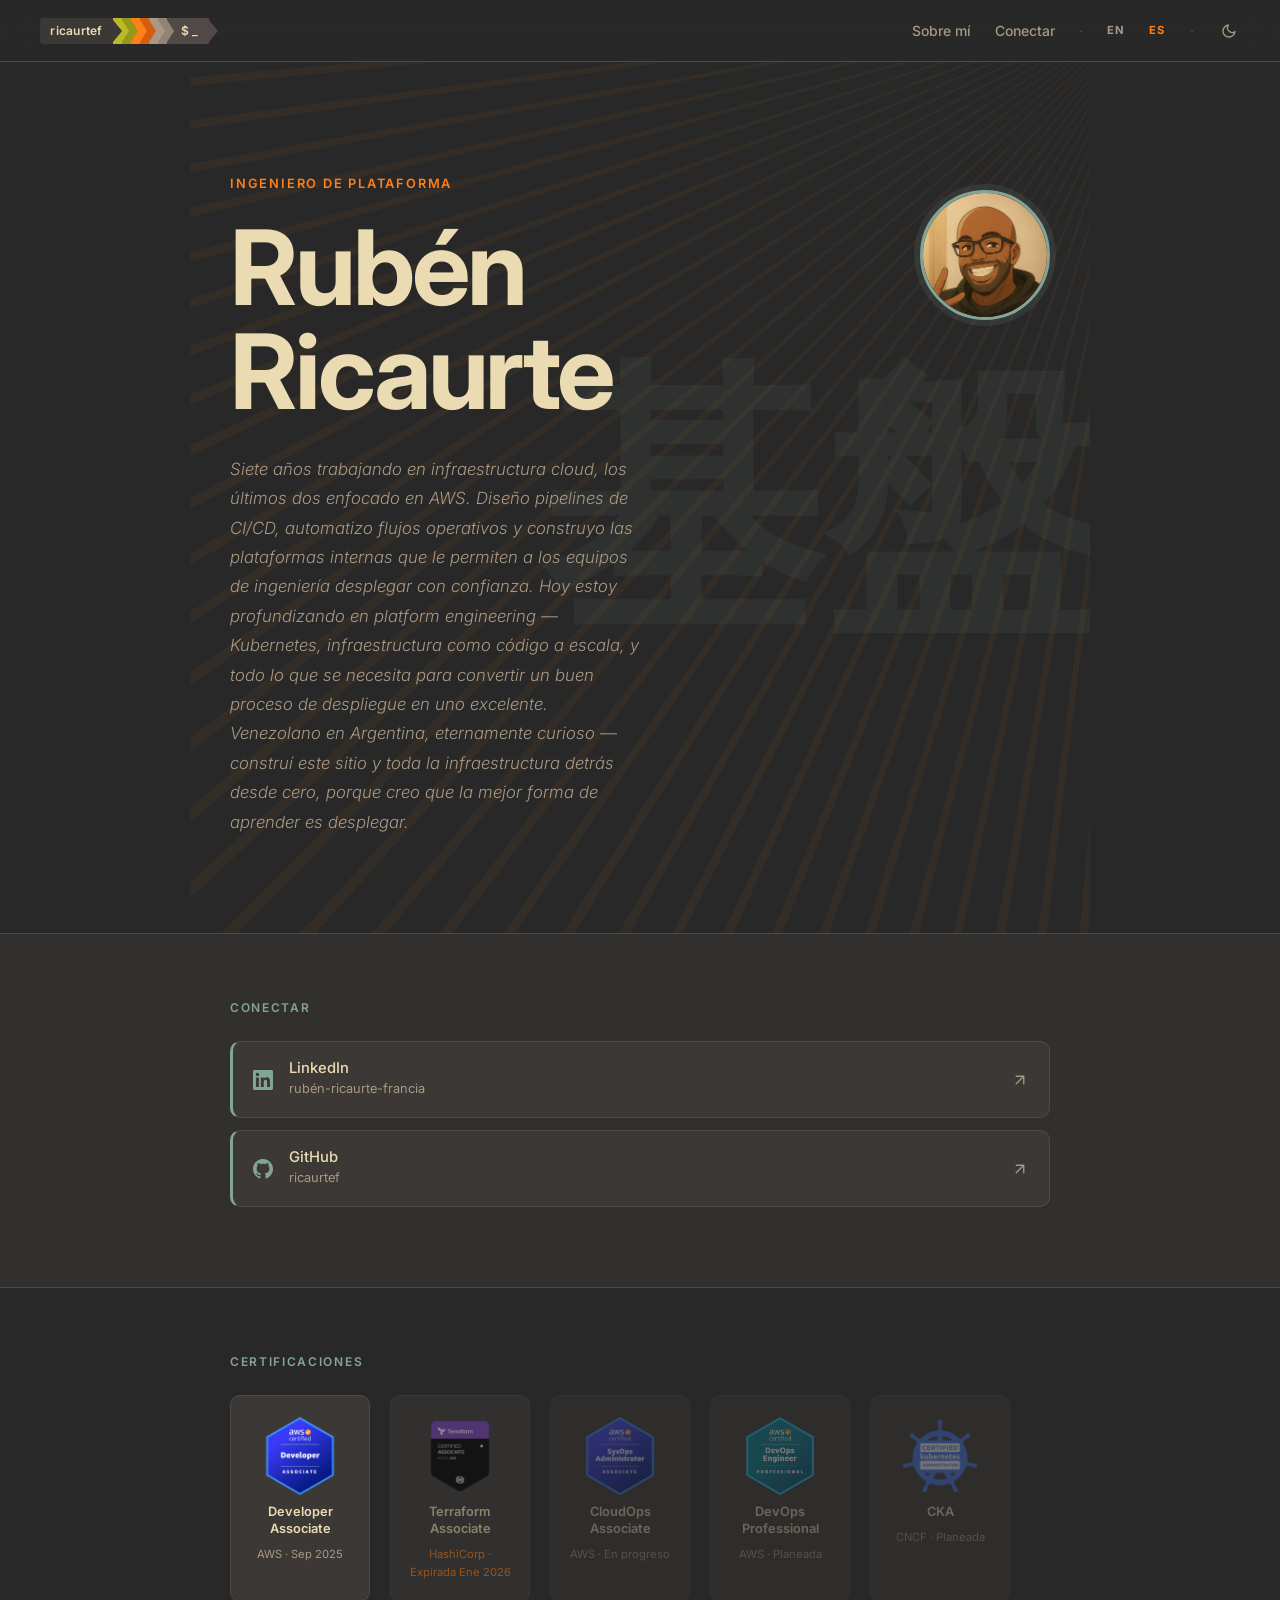
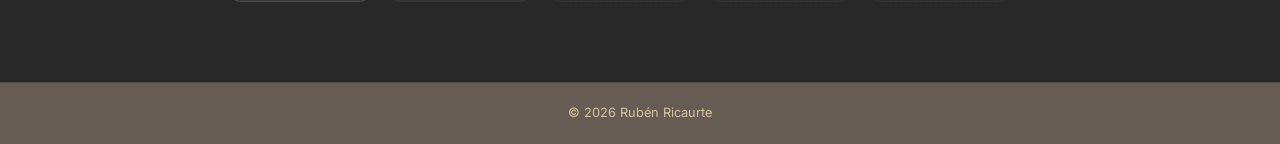
==== es/index.html @ ae4b7424 "feat: add Open Graph and Twitter Card meta tags Add social share preview meta tags to EN and ES page" ====
<!DOCTYPE html>
<html lang="es">
<head>
  <meta charset="UTF-8" />
  <meta name="viewport" content="width=device-width, initial-scale=1.0" />
  <title>Rubén Ricaurte — Ingeniero de Plataforma</title>
  <meta name="description" content="Siete años trabajando en infraestructura cloud, los últimos dos enfocado en AWS. Diseño pipelines de CI/CD, automatizo flujos operativos y construyo plataformas internas." />

  <!-- Open Graph -->
  <meta property="og:type" content="website" />
  <meta property="og:url" content="https://ricaurtef.com/es/" />
  <meta property="og:title" content="Rubén Ricaurte — Ingeniero de Plataforma" />
  <meta property="og:description" content="Siete años trabajando en infraestructura cloud, los últimos dos enfocado en AWS. Diseño pipelines de CI/CD, automatizo flujos operativos y construyo plataformas internas." />
  <meta property="og:image" content="https://ricaurtef.com/img/og.png" />

  <!-- Twitter Card -->
  <meta name="twitter:card" content="summary_large_image" />
  <meta name="twitter:title" content="Rubén Ricaurte — Ingeniero de Plataforma" />
  <meta name="twitter:description" content="Siete años trabajando en infraestructura cloud, los últimos dos enfocado en AWS. Diseño pipelines de CI/CD, automatizo flujos operativos y construyo plataformas internas." />
  <meta name="twitter:image" content="https://ricaurtef.com/img/og.png" />

  <link rel="icon" type="image/svg+xml" href="/img/favicon.svg" />
  <link rel="preconnect" href="https://fonts.googleapis.com" />
  <link rel="preconnect" href="https://fonts.gstatic.com" crossorigin />
  <link href="https://fonts.googleapis.com/css2?family=Inter:ital,wght@0,300;0,400;0,500;0,600;0,700;1,300&display=swap" rel="stylesheet" />
  <link rel="stylesheet" href="/style.css" />
  <script src="/theme.js"></script>
</head>
<body>

  <header class="site-header">
    <a href="#" class="logo" aria-label="ricaurtef.com — inicio">
      <span class="logo-seg-1">ricaurtef</span>
      <span class="logo-pip pip-1"></span>
      <span class="logo-pip pip-2"></span>
      <span class="logo-pip pip-3"></span>
      <span class="logo-pip pip-4"></span>
      <span class="logo-pip pip-5"></span>
      <span class="logo-pip pip-6"></span>
      <span class="logo-seg-2">$&nbsp;<span class="logo-cursor">_</span></span>
    </a>
    <nav class="nav">
      <a class="nav-link" href="#about">Sobre mí</a>
      <a class="nav-link" href="#connect">Conectar</a>
      <span class="lang-sep" aria-hidden="true">·</span>
      <a class="lang-switch" href="/">EN</a>
      <span class="lang-switch lang-active">ES</span>
      <span class="lang-sep" aria-hidden="true">·</span>
      <button class="theme-toggle" onclick="toggleTheme()" aria-label="Cambiar tema">
        <svg class="icon-sun" viewBox="0 0 24 24" fill="none" stroke="currentColor" stroke-width="2" stroke-linecap="round" stroke-linejoin="round">
          <circle cx="12" cy="12" r="5"/><line x1="12" y1="1" x2="12" y2="3"/><line x1="12" y1="21" x2="12" y2="23"/><line x1="4.22" y1="4.22" x2="5.64" y2="5.64"/><line x1="18.36" y1="18.36" x2="19.78" y2="19.78"/><line x1="1" y1="12" x2="3" y2="12"/><line x1="21" y1="12" x2="23" y2="12"/><line x1="4.22" y1="19.78" x2="5.64" y2="18.36"/><line x1="18.36" y1="5.64" x2="19.78" y2="4.22"/>
        </svg>
        <svg class="icon-moon" viewBox="0 0 24 24" fill="none" stroke="currentColor" stroke-width="2" stroke-linecap="round" stroke-linejoin="round">
          <path d="M21 12.79A9 9 0 1 1 11.21 3 7 7 0 0 0 21 12.79z"/>
        </svg>
      </button>
    </nav>
  </header>

  <main>

    <!-- Hero -->
    <section class="hero" id="about">
      <p class="watermark" aria-hidden="true">基盤</p>
      <div class="hero-inner">
        <p class="eyebrow">Ingeniero de Plataforma</p>
        <h1 class="hero-name">Rubén<br>Ricaurte</h1>
        <p class="hero-bio">
          Siete años trabajando en infraestructura cloud, los últimos dos
          enfocado en AWS. Diseño pipelines de CI/CD, automatizo flujos
          operativos y construyo las plataformas internas que le permiten
          a los equipos de ingeniería desplegar con confianza. Hoy estoy
          profundizando en platform engineering — Kubernetes, infraestructura
          como código a escala, y todo lo que se necesita para convertir un
          buen proceso de despliegue en uno excelente.
        </p>
        <p class="hero-bio">
          Venezolano en Argentina, eternamente curioso — construí este sitio
          y toda la infraestructura detrás desde cero, porque creo que la
          mejor forma de aprender es desplegar.
        </p>
      </div>
      <img class="hero-avatar" src="/img/avatar.webp" alt="Rubén Ricaurte" />
    </section>

    <!-- Conectar -->
    <section class="connect" id="connect">
      <div class="connect-inner">
        <h2 class="section-label">Conectar</h2>
        <div class="link-row">

          <a
            class="link-card"
            href="https://linkedin.com/in/rubén-ricaurte-francia-0583b5127"
            target="_blank"
            rel="noopener noreferrer"
          >
            <svg class="link-icon" viewBox="0 0 24 24" aria-hidden="true">
              <path d="M20.447 20.452h-3.554v-5.569c0-1.328-.027-3.037-1.852-3.037-1.853 0-2.136 1.445-2.136 2.939v5.667H9.351V9h3.414v1.561h.046c.477-.9 1.637-1.85 3.37-1.85 3.601 0 4.267 2.37 4.267 5.455v6.286zM5.337 7.433a2.062 2.062 0 0 1-2.063-2.065 2.064 2.064 0 1 1 2.063 2.065zm1.782 13.019H3.555V9h3.564v11.452zM22.225 0H1.771C.792 0 0 .774 0 1.729v20.542C0 23.227.792 24 1.771 24h20.451C23.2 24 24 23.227 24 22.271V1.729C24 .774 23.2 0 22.222 0h.003z"/>
            </svg>
            <div>
              <p class="link-title">LinkedIn</p>
              <p class="link-sub">rubén-ricaurte-francia</p>
            </div>
            <svg class="arrow" viewBox="0 0 24 24" aria-hidden="true">
              <path d="M7 17L17 7M17 7H7M17 7v10" stroke="currentColor" stroke-width="1.75" stroke-linecap="round" stroke-linejoin="round" fill="none"/>
            </svg>
          </a>

          <a
            class="link-card"
            href="https://github.com/ricaurtef"
            target="_blank"
            rel="noopener noreferrer"
          >
            <svg class="link-icon" viewBox="0 0 24 24" aria-hidden="true">
              <path d="M12 0C5.374 0 0 5.373 0 12c0 5.302 3.438 9.8 8.207 11.387.599.111.793-.261.793-.577v-2.234c-3.338.726-4.033-1.416-4.033-1.416-.546-1.387-1.333-1.756-1.333-1.756-1.089-.745.083-.729.083-.729 1.205.084 1.839 1.237 1.839 1.237 1.07 1.834 2.807 1.304 3.492.997.107-.775.418-1.305.762-1.604-2.665-.305-5.467-1.334-5.467-5.931 0-1.311.469-2.381 1.236-3.221-.124-.303-.535-1.524.117-3.176 0 0 1.008-.322 3.301 1.23A11.509 11.509 0 0 1 12 5.803c1.02.005 2.047.138 3.006.404 2.291-1.552 3.297-1.23 3.297-1.23.653 1.653.242 2.874.118 3.176.77.84 1.235 1.911 1.235 3.221 0 4.609-2.807 5.624-5.479 5.921.43.372.823 1.102.823 2.222v3.293c0 .319.192.694.801.576C20.566 21.797 24 17.3 24 12c0-6.627-5.373-12-12-12z"/>
            </svg>
            <div>
              <p class="link-title">GitHub</p>
              <p class="link-sub">ricaurtef</p>
            </div>
            <svg class="arrow" viewBox="0 0 24 24" aria-hidden="true">
              <path d="M7 17L17 7M17 7H7M17 7v10" stroke="currentColor" stroke-width="1.75" stroke-linecap="round" stroke-linejoin="round" fill="none"/>
            </svg>
          </a>

        </div>
      </div>
    </section>

    <!-- Certificaciones -->
    <section class="certs">
      <div class="certs-inner">
        <h2 class="section-label">Certificaciones</h2>
        <div class="cert-grid">

          <a class="cert-card" href="https://www.credly.com/badges/abbc6a1b-775e-4097-94bd-52cd3ce60ea1/public_url" target="_blank" rel="noopener noreferrer">
            <img class="cert-badge" src="/img/certs/aws-developer-associate.png" alt="AWS Certified Developer - Associate" />
            <p class="cert-name">Developer Associate</p>
            <p class="cert-meta">AWS · Sep 2025</p>
          </a>

          <a class="cert-card cert-expired" href="https://www.credly.com/badges/f9fcb62a-25ec-466d-aac7-0596a54402bb/public_url" target="_blank" rel="noopener noreferrer">
            <img class="cert-badge" src="/img/certs/terraform-associate.png" alt="HashiCorp Certified: Terraform Associate (003)" />
            <p class="cert-name">Terraform Associate</p>
            <p class="cert-meta">HashiCorp · Expirada Ene 2026</p>
          </a>

          <div class="cert-card cert-soon">
            <img class="cert-badge" src="/img/certs/aws-cloudops-associate.png" alt="AWS Certified Cloud Operations Engineer - Associate" />
            <p class="cert-name">CloudOps Associate</p>
            <p class="cert-meta">AWS · En progreso</p>
          </div>

          <div class="cert-card cert-soon">
            <img class="cert-badge" src="/img/certs/aws-devops-professional.png" alt="AWS Certified DevOps Engineer - Professional" />
            <p class="cert-name">DevOps Professional</p>
            <p class="cert-meta">AWS · Planeada</p>
          </div>

          <div class="cert-card cert-soon">
            <img class="cert-badge" src="/img/certs/cka.png" alt="CKA: Certified Kubernetes Administrator" />
            <p class="cert-name">CKA</p>
            <p class="cert-meta">CNCF · Planeada</p>
          </div>

        </div>
      </div>
    </section>

  </main>

  <footer class="site-footer">
    <span>&copy; 2026 Rubén Ricaurte</span>
  </footer>

</body>
</html>
---- style.css ----
*, *::before, *::after {
  box-sizing: border-box;
  margin: 0;
  padding: 0;
}

/* ── Theme Variables ────────────────────────── */

:root {
  /* Default: Gruvbox Dark */
  --bg:           #282828;
  --surface:      #3c3836;
  --border:       #504945;
  --text:         #ebdbb2;
  --muted:        #a89984;
  --teal:         #83a598;
  --orange:       #fe8019;
  --connect-bg:   #32302f;
  --connect-bdr:  #504945;
  --header-bg:    rgba(40, 40, 40, 0.9);
  --speed-line:   rgba(254, 128, 25, 0.05);
  --watermark:    rgba(131, 165, 152, 0.07);
  --avatar-shadow: rgba(131, 165, 152, 0.12);
  --card-glow-1:  rgba(254, 128, 25, 0.22);
  --card-glow-2:  rgba(254, 128, 25, 0.14);
  --footer-bg:    #665c54;
  --footer-text:  #d5c4a1;
}

[data-theme="light"] {
  --bg:           #fbf1c7;
  --surface:      #f9f5d7;
  --border:       #d5c4a1;
  --text:         #3c3836;
  --muted:        #7c6f64;
  --teal:         #458588;
  --orange:       #d65d0e;
  --connect-bg:   #ebdbb2;
  --connect-bdr:  #d5c4a1;
  --header-bg:    rgba(251, 241, 199, 0.88);
  --speed-line:   rgba(69, 133, 136, 0.055);
  --watermark:    rgba(214, 93, 14, 0.07);
  --avatar-shadow: rgba(69, 133, 136, 0.12);
  --card-glow-1:  rgba(214, 93, 14, 0.2);
  --card-glow-2:  rgba(214, 93, 14, 0.12);
  --footer-bg:    #ebdbb2;
  --footer-text:  #7c6f64;
}

html { scroll-behavior: smooth; }

body {
  font-family: 'Inter', system-ui, sans-serif;
  background-color: var(--bg);
  color: var(--text);
  line-height: 1.6;
  min-height: 100vh;
  display: flex;
  flex-direction: column;
}

/* ── Animations ──────────────────────────────── */

@keyframes fade-up {
  from { opacity: 0; transform: translateY(22px); }
  to   { opacity: 1; transform: translateY(0);    }
}

.eyebrow     { animation: fade-up 0.5s  ease both; animation-delay: 0.05s; }
.hero-name   { animation: fade-up 0.55s ease both; animation-delay: 0.15s; }
.hero-bio    { animation: fade-up 0.55s ease both; animation-delay: 0.28s; }
.hero-avatar { animation: fade-up 0.55s ease both; animation-delay: 0.35s; }

/* ── Header ─────────────────────────────────── */

.site-header {
  position: sticky;
  top: 0;
  z-index: 10;
  display: flex;
  align-items: center;
  justify-content: space-between;
  padding: 1.1rem 2.5rem;
  background: var(--header-bg);
  backdrop-filter: blur(12px);
  -webkit-backdrop-filter: blur(12px);
  border-bottom: 1px solid var(--border);
}

.logo {
  display: flex;
  align-items: stretch;
  text-decoration: none;
  transition: opacity 0.15s;
  flex-shrink: 0;
}

.logo:hover { opacity: 0.8; }

/* Stacking: earlier segments sit on top so their arrows cover the next pip */
.logo > :nth-child(1) { z-index: 10; }
.logo > :nth-child(2) { z-index:  9; }
.logo > :nth-child(3) { z-index:  8; }
.logo > :nth-child(4) { z-index:  7; }
.logo > :nth-child(5) { z-index:  6; }
.logo > :nth-child(6) { z-index:  5; }
.logo > :nth-child(7) { z-index:  4; }
.logo > :nth-child(8) { z-index:  3; }

.logo-seg-1,
.logo-seg-2 {
  display: flex;
  align-items: center;
  font-size: 0.75rem;
  font-weight: 600;
  letter-spacing: 0.02em;
  white-space: nowrap;
  position: relative;
}

.logo-seg-1 {
  background: #3c3836;
  color: #ebdbb2;
  padding: 0.22rem 0.65rem;
  border-radius: 3px 0 0 3px;
}

.logo-seg-1::after {
  content: '';
  position: absolute;
  right: -9px;
  top: 50%;
  transform: translateY(-50%);
  width: 0; height: 0;
  border-top: 11px solid transparent;
  border-bottom: 11px solid transparent;
  border-left: 9px solid #3c3836;
}

/* Powerline rainbow pips */
.logo-pip {
  width: 9px;
  position: relative;
}

.logo-pip::after {
  content: '';
  position: absolute;
  right: -7px;
  top: 50%;
  transform: translateY(-50%);
  width: 0; height: 0;
  border-top: 11px solid transparent;
  border-bottom: 11px solid transparent;
  border-left-width: 7px;
  border-left-style: solid;
}

.pip-1 { background: #b8bb26; } .pip-1::after { border-left-color: #b8bb26; }
.pip-2 { background: #98971a; } .pip-2::after { border-left-color: #98971a; }
.pip-3 { background: #fe8019; } .pip-3::after { border-left-color: #fe8019; }
.pip-4 { background: #d65d0e; } .pip-4::after { border-left-color: #d65d0e; }
.pip-5 { background: #a89984; } .pip-5::after { border-left-color: #a89984; }
.pip-6 { background: #928374; } .pip-6::after { border-left-color: #928374; }

.logo-seg-2 {
  background: #504945;
  color: #ebdbb2;
  padding: 0.22rem 0.65rem 0.22rem 0.85rem;
}

.logo-seg-2::after {
  content: '';
  position: absolute;
  right: -9px;
  top: 50%;
  transform: translateY(-50%);
  width: 0; height: 0;
  border-top: 11px solid transparent;
  border-bottom: 11px solid transparent;
  border-left: 9px solid #504945;
}

@keyframes blink {
  0%, 100% { opacity: 1; }
  50%       { opacity: 0; }
}

.logo-cursor { animation: blink 1.2s step-end infinite; }

.nav {
  display: flex;
  align-items: center;
  gap: 1.5rem;
}

.nav-link {
  font-size: 0.875rem;
  font-weight: 500;
  color: var(--muted);
  text-decoration: none;
  transition: color 0.15s;
}

.nav-link:hover { color: var(--teal); }

.lang-sep {
  color: var(--border);
  user-select: none;
  font-size: 0.875rem;
}

.lang-switch {
  font-size: 0.7rem;
  font-weight: 700;
  letter-spacing: 0.1em;
  text-transform: uppercase;
  text-decoration: none;
  color: var(--muted);
  transition: color 0.15s;
}

a.lang-switch:hover { color: var(--text); }

.lang-switch.lang-active {
  color: var(--orange);
  cursor: default;
}

/* ── Theme Toggle ────────────────────────────── */

.theme-toggle {
  background: none;
  border: none;
  cursor: pointer;
  padding: 0.2rem;
  color: var(--muted);
  transition: color 0.15s;
  display: flex;
  align-items: center;
}

.theme-toggle:hover { color: var(--orange); }

.theme-toggle svg {
  width: 16px;
  height: 16px;
}

/* Show moon in dark mode, sun in light mode */
.icon-sun  { display: none; }
.icon-moon { display: block; }

[data-theme="light"] .icon-sun  { display: block; }
[data-theme="light"] .icon-moon { display: none; }

/* ── Hero ────────────────────────────────────── */

.hero {
  position: relative;
  overflow: hidden;
  display: flex;
  align-items: flex-start;
  justify-content: space-between;
  gap: 2rem;
  max-width: 900px;
  margin: 0 auto;
  padding: 7rem 2.5rem 6rem;
  width: 100%;
}

.hero::before {
  content: '';
  position: absolute;
  inset: 0;
  background: repeating-conic-gradient(
    from 0deg at 108% -8%,
    transparent 0deg 2deg,
    var(--speed-line) 2deg 2.5deg
  );
  pointer-events: none;
  z-index: 0;
}

.watermark {
  position: absolute;
  right: -0.05em;
  top: 50%;
  transform: translateY(-50%);
  font-size: clamp(9rem, 22vw, 18rem);
  font-weight: 700;
  line-height: 1;
  color: var(--watermark);
  pointer-events: none;
  user-select: none;
  z-index: 0;
}

.hero-inner {
  flex: 1;
  position: relative;
  z-index: 1;
}

.eyebrow {
  font-size: 0.8rem;
  font-weight: 600;
  letter-spacing: 0.14em;
  text-transform: uppercase;
  color: var(--orange);
  margin-bottom: 1.25rem;
}

.hero-name {
  font-size: clamp(3.5rem, 9vw, 6.5rem);
  font-weight: 700;
  line-height: 1.0;
  letter-spacing: -0.03em;
  color: var(--text);
  margin-bottom: 2rem;
}

.hero-bio {
  font-size: 1.05rem;
  font-weight: 300;
  font-style: italic;
  color: var(--muted);
  max-width: 42ch;
  line-height: 1.75;
}

.hero-avatar {
  flex-shrink: 0;
  position: relative;
  z-index: 1;
  width: 130px;
  height: 130px;
  border-radius: 50%;
  object-fit: cover;
  object-position: center 15%;
  border: 3px solid var(--teal);
  margin-top: 1rem;
  box-shadow: 0 0 0 6px var(--avatar-shadow);
}

/* ── Connect ─────────────────────────────────── */

.connect {
  background-color: var(--connect-bg);
  border-top: 1px solid var(--connect-bdr);
}

.connect-inner {
  max-width: 900px;
  margin: 0 auto;
  padding: 4rem 2.5rem 5rem;
  width: 100%;
}

.section-label {
  font-size: 0.75rem;
  font-weight: 600;
  letter-spacing: 0.14em;
  text-transform: uppercase;
  color: var(--teal);
  margin-bottom: 1.5rem;
}

.link-row {
  display: flex;
  flex-direction: column;
  gap: 0.75rem;
}

.link-card {
  display: flex;
  align-items: center;
  gap: 1rem;
  padding: 1.1rem 1.25rem;
  background: var(--surface);
  border: 1px solid var(--border);
  border-left: 3px solid var(--teal);
  border-radius: 10px;
  text-decoration: none;
  color: var(--text);
  transition: border-left-color 0.2s, box-shadow 0.2s, transform 0.15s;
}

.link-card:hover {
  border-left-color: var(--orange);
  box-shadow: 0 4px 28px var(--card-glow-1), 0 1px 6px var(--card-glow-2);
  transform: translateY(-2px);
}

.link-icon {
  width: 20px;
  height: 20px;
  fill: currentColor;
  flex-shrink: 0;
  color: var(--teal);
  transition: color 0.2s;
}

.link-card:hover .link-icon { color: var(--orange); }

.link-title {
  font-size: 0.925rem;
  font-weight: 500;
  line-height: 1.2;
}

.link-sub {
  font-size: 0.8rem;
  color: var(--muted);
  margin-top: 0.1rem;
}

.arrow {
  width: 18px;
  height: 18px;
  color: var(--muted);
  margin-left: auto;
  flex-shrink: 0;
  transition: color 0.2s, transform 0.15s;
}

.link-card:hover .arrow {
  color: var(--orange);
  transform: translate(2px, -2px);
}

/* ── Certifications ─────────────────────────── */

.certs {
  border-top: 1px solid var(--connect-bdr);
}

.certs-inner {
  max-width: 900px;
  margin: 0 auto;
  padding: 4rem 2.5rem 5rem;
  width: 100%;
}

.cert-grid {
  display: flex;
  flex-wrap: wrap;
  gap: 1.25rem;
}

.cert-card {
  display: flex;
  flex-direction: column;
  align-items: center;
  gap: 0.5rem;
  padding: 1.25rem 1rem;
  background: var(--surface);
  border: 1px solid var(--border);
  border-radius: 10px;
  text-decoration: none;
  color: var(--text);
  width: 140px;
  transition: border-color 0.2s, box-shadow 0.2s, transform 0.15s;
}

a.cert-card:hover {
  border-color: var(--teal);
  box-shadow: 0 4px 28px var(--card-glow-1), 0 1px 6px var(--card-glow-2);
  transform: translateY(-2px);
}

.cert-badge {
  width: 80px;
  height: 80px;
  object-fit: contain;
}

.cert-name {
  font-size: 0.8rem;
  font-weight: 600;
  text-align: center;
  line-height: 1.3;
}

.cert-meta {
  font-size: 0.7rem;
  color: var(--muted);
  text-align: center;
}

.cert-expired {
  opacity: 0.5;
}

.cert-expired .cert-meta {
  color: var(--orange);
}

.cert-soon {
  opacity: 0.35;
  border-style: dashed;
  cursor: default;
}

/* ── Footer ──────────────────────────────────── */

.site-footer {
  background-color: var(--footer-bg);
  border-top: 1px solid var(--connect-bdr);
  padding: 1.25rem 2.5rem;
  font-size: 0.8rem;
  color: var(--footer-text);
  text-align: center;
}

/* ── Responsive ──────────────────────────────── */

@media (max-width: 600px) {
  .site-header {
    padding: 1rem 1.25rem;
  }

  .nav { gap: 0.75rem; }

  .nav-link { display: none; }

  .hero {
    flex-direction: column-reverse;
    padding: 4rem 1.25rem 3rem;
    gap: 1.5rem;
  }

  .hero-avatar {
    width: 90px;
    height: 90px;
    margin-top: 0;
  }

  .connect-inner { padding: 3rem 1.25rem 4rem; }
  .certs-inner   { padding: 3rem 1.25rem 4rem; }

  .cert-grid {
    justify-content: center;
  }

  .site-footer   { padding: 1rem 1.25rem; }
}
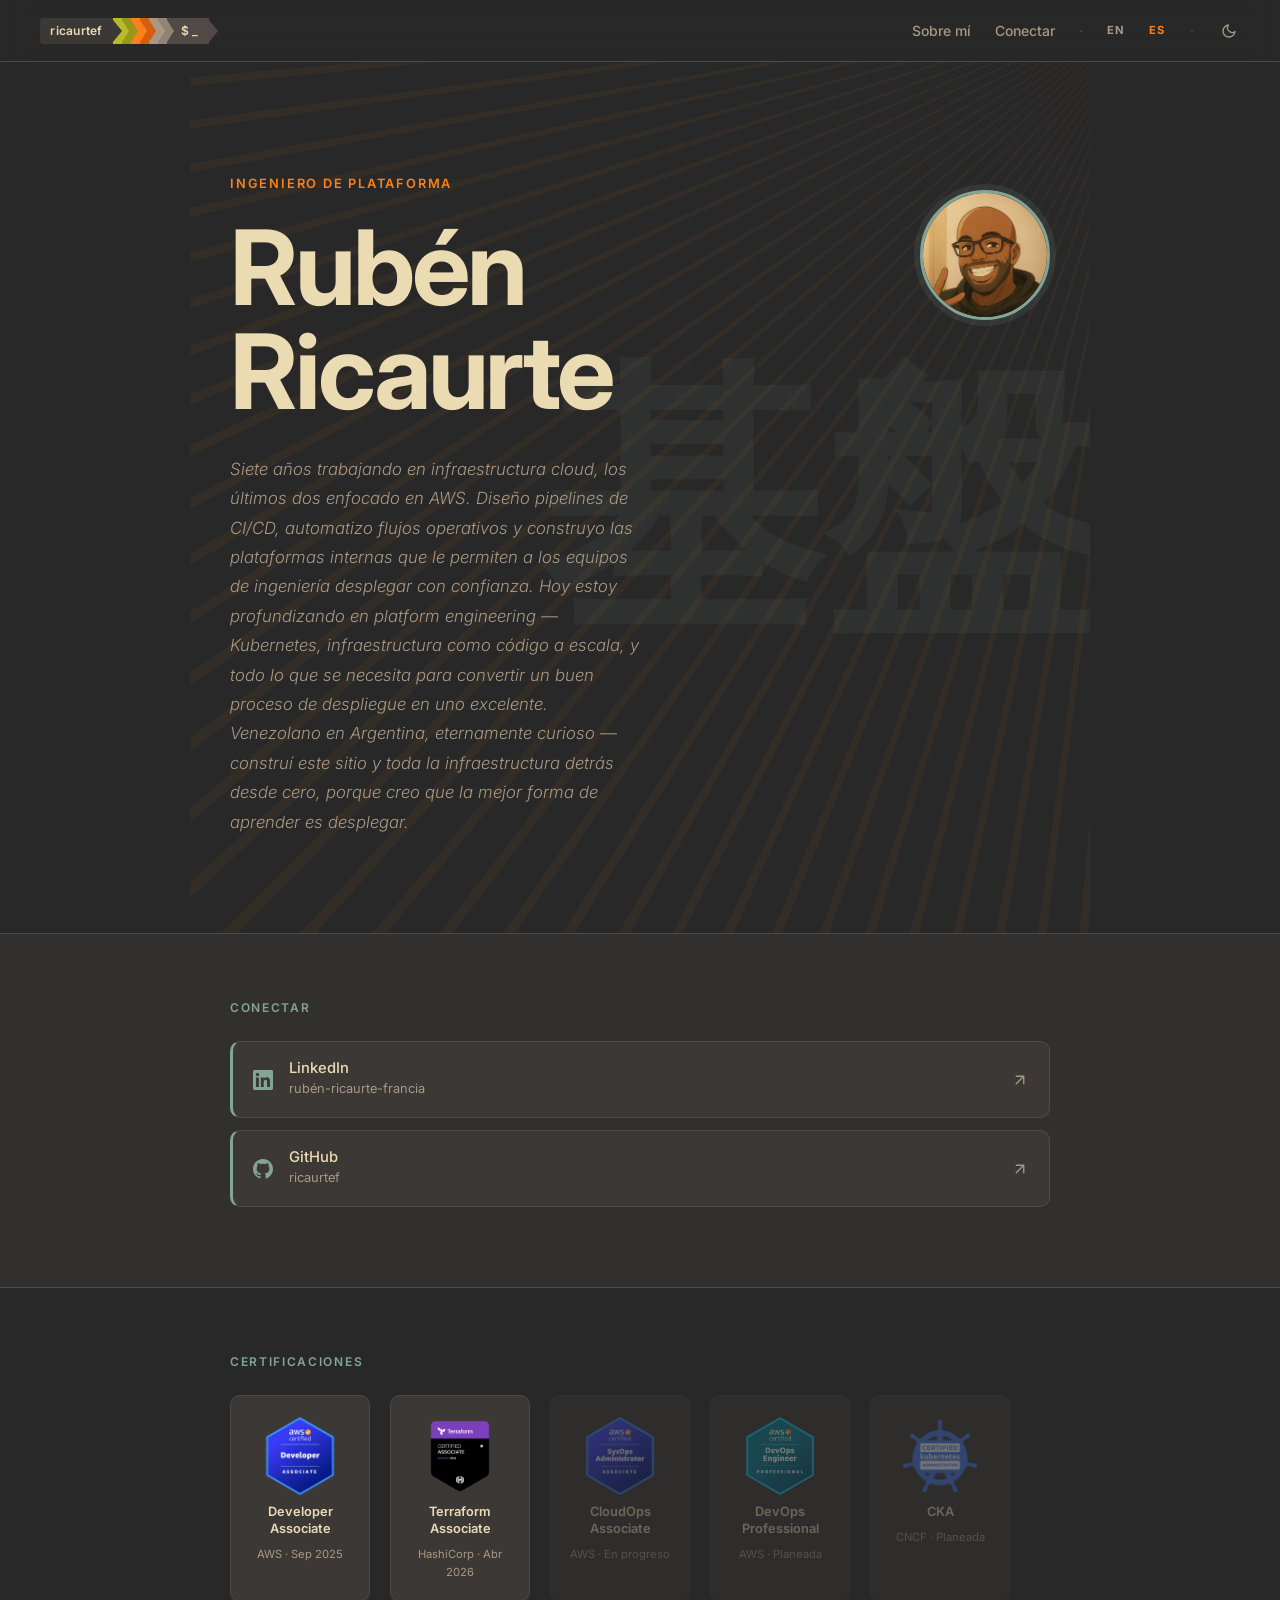
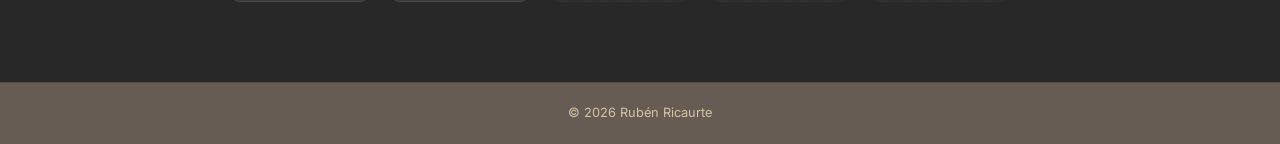
==== commit 74a61d50: "feat: replace expired Terraform Associate (003) with new (004) certification Earned the renewed Hash" ====
--- a/es/index.html
+++ b/es/index.html
@@ -11,13 +11,13 @@
   <meta property="og:url" content="https://ricaurtef.com/es/" />
   <meta property="og:title" content="Rubén Ricaurte — Ingeniero de Plataforma" />
   <meta property="og:description" content="Siete años trabajando en infraestructura cloud, los últimos dos enfocado en AWS. Diseño pipelines de CI/CD, automatizo flujos operativos y construyo plataformas internas." />
-  <meta property="og:image" content="https://ricaurtef.com/img/og.png" />
+  <meta property="og:image" content="https://ricaurtef.com/img/og.jpg" />
 
   <!-- Twitter Card -->
   <meta name="twitter:card" content="summary_large_image" />
   <meta name="twitter:title" content="Rubén Ricaurte — Ingeniero de Plataforma" />
   <meta name="twitter:description" content="Siete años trabajando en infraestructura cloud, los últimos dos enfocado en AWS. Diseño pipelines de CI/CD, automatizo flujos operativos y construyo plataformas internas." />
-  <meta name="twitter:image" content="https://ricaurtef.com/img/og.png" />
+  <meta name="twitter:image" content="https://ricaurtef.com/img/og.jpg" />
 
   <link rel="icon" type="image/svg+xml" href="/img/favicon.svg" />
   <link rel="preconnect" href="https://fonts.googleapis.com" />
@@ -141,10 +141,10 @@
             <p class="cert-meta">AWS · Sep 2025</p>
           </a>
 
-          <a class="cert-card cert-expired" href="https://www.credly.com/badges/f9fcb62a-25ec-466d-aac7-0596a54402bb/public_url" target="_blank" rel="noopener noreferrer">
-            <img class="cert-badge" src="/img/certs/terraform-associate.png" alt="HashiCorp Certified: Terraform Associate (003)" />
+          <a class="cert-card" href="https://www.credly.com/badges/6fa71384-4bfa-4c03-b66c-ac3dedd6403c/public_url" target="_blank" rel="noopener noreferrer">
+            <img class="cert-badge" src="/img/certs/terraform-associate.png" alt="HashiCorp Certified: Terraform Associate (004)" />
             <p class="cert-name">Terraform Associate</p>
-            <p class="cert-meta">HashiCorp · Expirada Ene 2026</p>
+            <p class="cert-meta">HashiCorp · Abr 2026</p>
           </a>
 
           <div class="cert-card cert-soon">
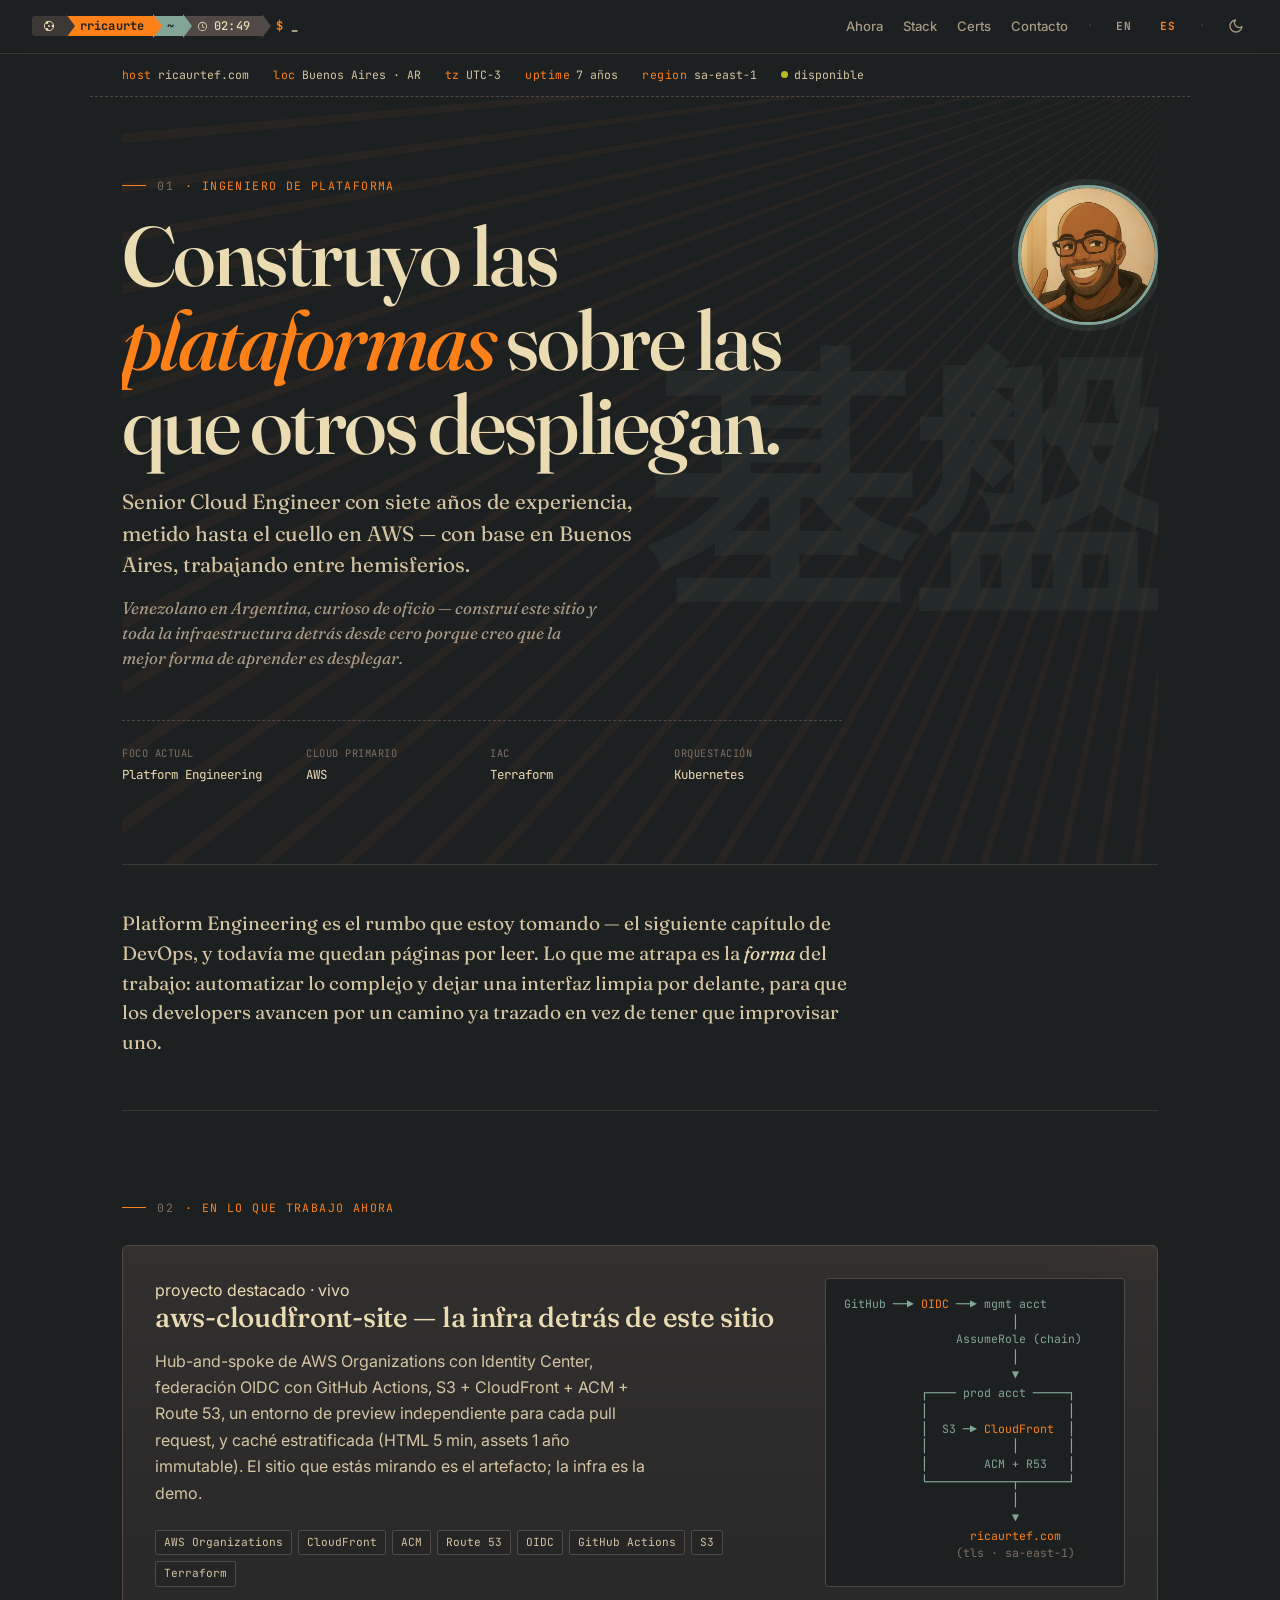
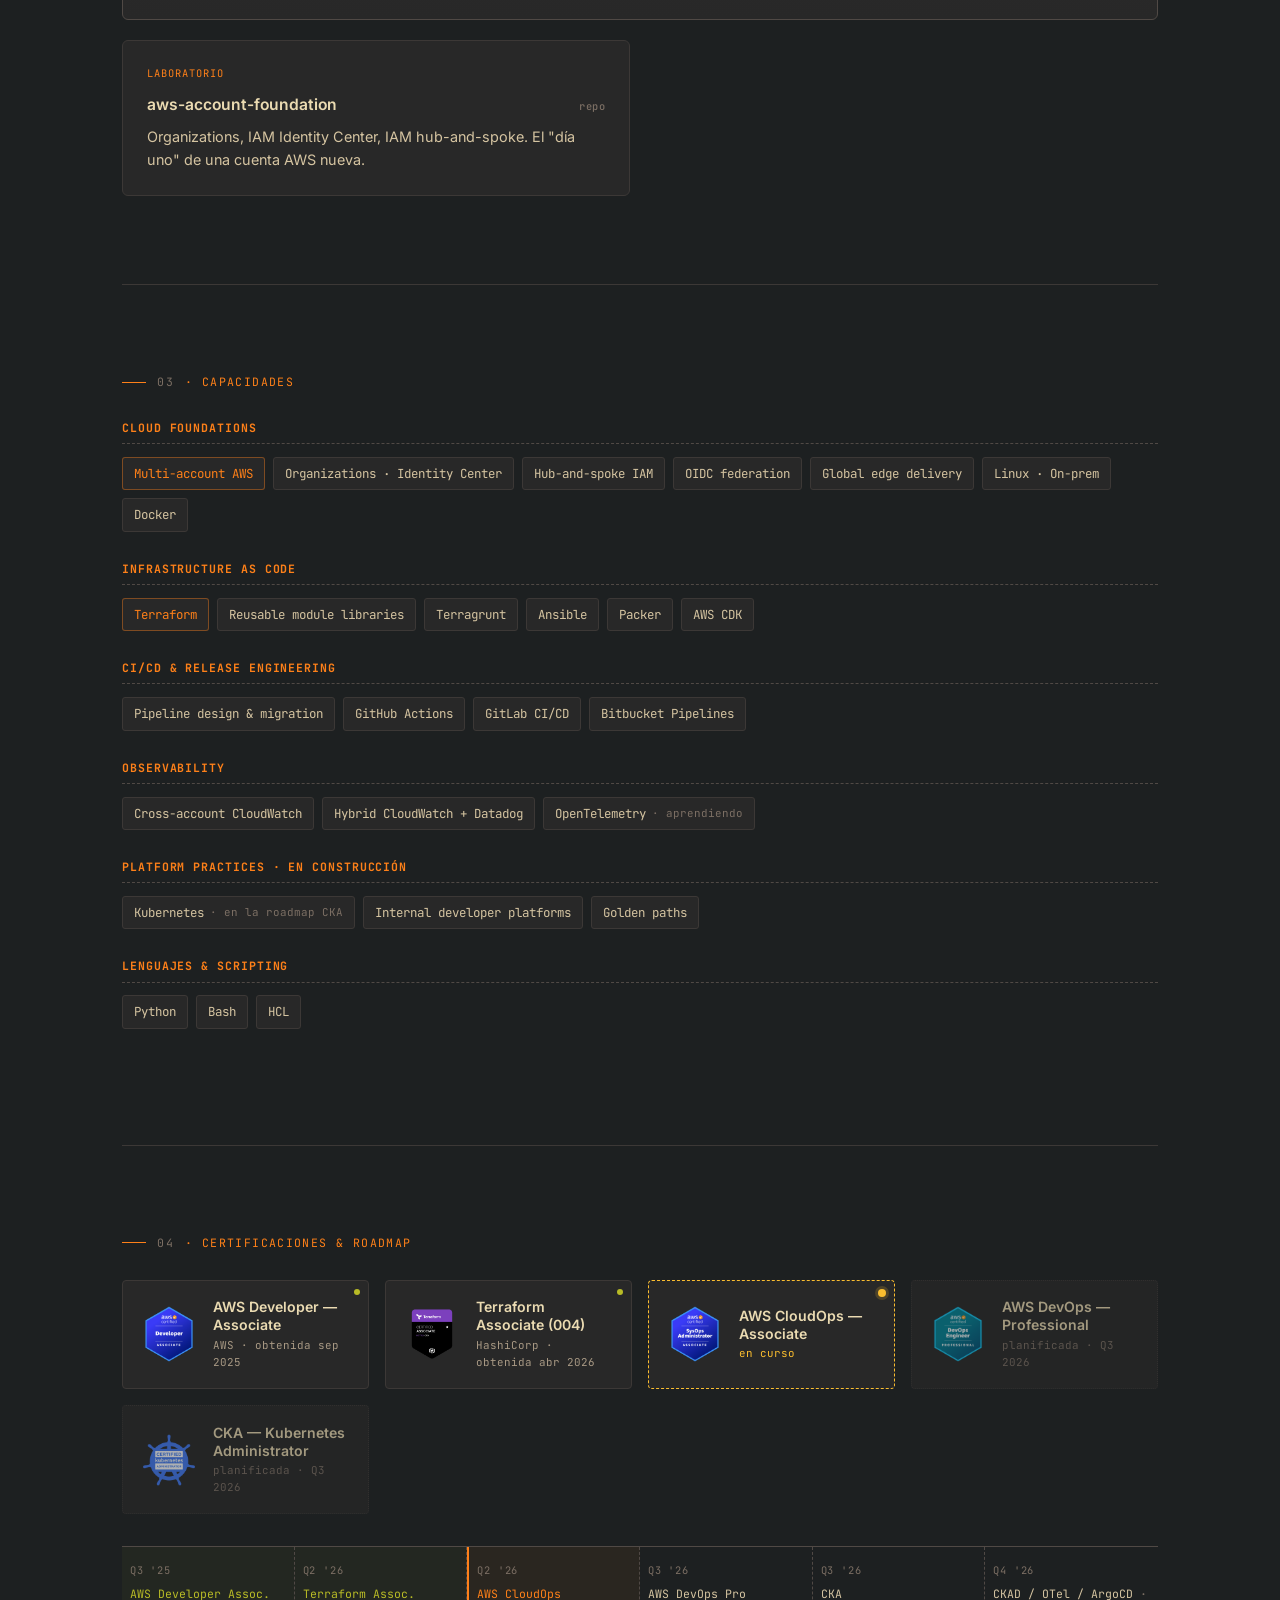
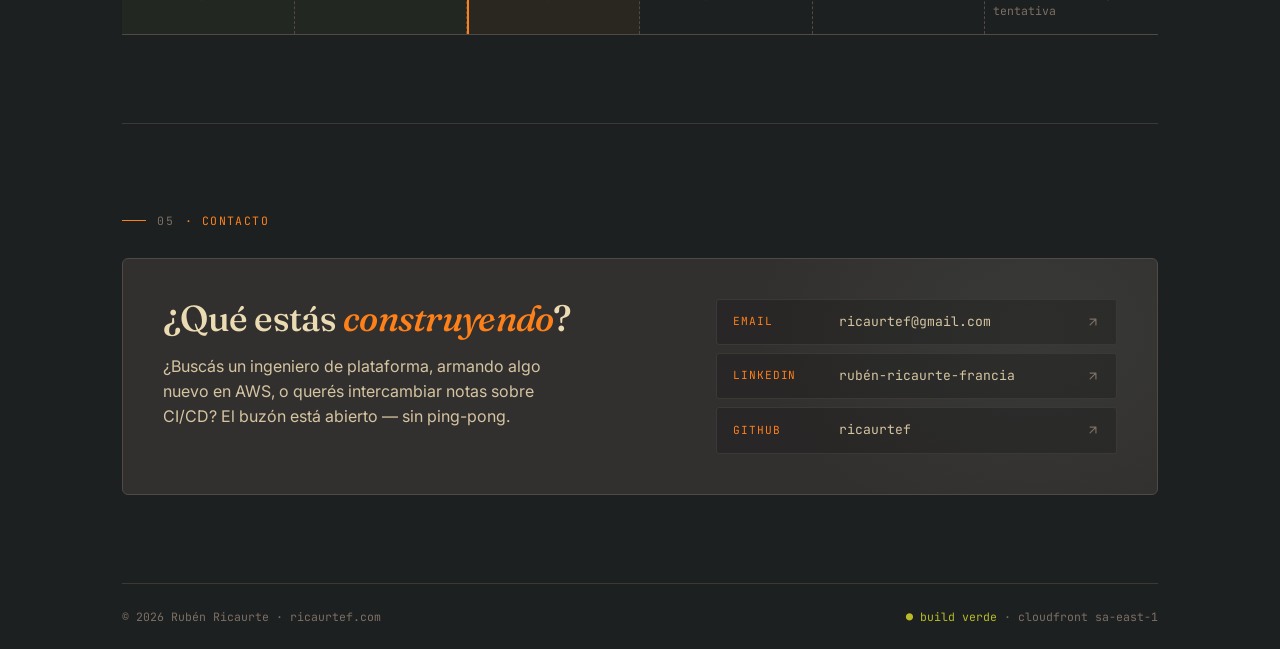
==== commit 916a622c: "feat: v2.0 redesign — Platform Engineering trajectory, editorial layout, tuned Gruvbox light Ports t" ====
--- a/es/index.html
+++ b/es/index.html
@@ -4,48 +4,65 @@
   <meta charset="UTF-8" />
   <meta name="viewport" content="width=device-width, initial-scale=1.0" />
   <title>Rubén Ricaurte — Ingeniero de Plataforma</title>
-  <meta name="description" content="Siete años trabajando en infraestructura cloud, los últimos dos enfocado en AWS. Diseño pipelines de CI/CD, automatizo flujos operativos y construyo plataformas internas." />
+  <meta name="description" content="Senior Cloud Engineer, siete años en AWS y rumbo a Platform Engineering. El sitio que estás viendo es el artefacto; la infra detrás es la demo." />
+
+  <link rel="canonical" href="https://ricaurtef.com/es/" />
+  <link rel="alternate" hreflang="en" href="https://ricaurtef.com/" />
+  <link rel="alternate" hreflang="es" href="https://ricaurtef.com/es/" />
+  <link rel="alternate" hreflang="x-default" href="https://ricaurtef.com/" />
 
   <!-- Open Graph -->
   <meta property="og:type" content="website" />
   <meta property="og:url" content="https://ricaurtef.com/es/" />
   <meta property="og:title" content="Rubén Ricaurte — Ingeniero de Plataforma" />
-  <meta property="og:description" content="Siete años trabajando en infraestructura cloud, los últimos dos enfocado en AWS. Diseño pipelines de CI/CD, automatizo flujos operativos y construyo plataformas internas." />
+  <meta property="og:description" content="Senior Cloud Engineer, siete años en AWS y rumbo a Platform Engineering. El sitio que estás viendo es el artefacto; la infra detrás es la demo." />
   <meta property="og:image" content="https://ricaurtef.com/img/og.jpg" />
 
   <!-- Twitter Card -->
   <meta name="twitter:card" content="summary_large_image" />
   <meta name="twitter:title" content="Rubén Ricaurte — Ingeniero de Plataforma" />
-  <meta name="twitter:description" content="Siete años trabajando en infraestructura cloud, los últimos dos enfocado en AWS. Diseño pipelines de CI/CD, automatizo flujos operativos y construyo plataformas internas." />
+  <meta name="twitter:description" content="Senior Cloud Engineer, siete años en AWS y rumbo a Platform Engineering. El sitio que estás viendo es el artefacto; la infra detrás es la demo." />
   <meta name="twitter:image" content="https://ricaurtef.com/img/og.jpg" />
 
   <link rel="icon" type="image/svg+xml" href="/img/favicon.svg" />
   <link rel="preconnect" href="https://fonts.googleapis.com" />
   <link rel="preconnect" href="https://fonts.gstatic.com" crossorigin />
-  <link href="https://fonts.googleapis.com/css2?family=Inter:ital,wght@0,300;0,400;0,500;0,600;0,700;1,300&display=swap" rel="stylesheet" />
+  <link href="https://fonts.googleapis.com/css2?family=Fraunces:ital,opsz,wght@0,9..144,500;0,9..144,600;1,9..144,500&family=Inter:wght@300;400;500;600;700&family=JetBrains+Mono:wght@400;500;600;700&display=swap" rel="stylesheet" />
   <link rel="stylesheet" href="/style.css" />
   <script src="/theme.js"></script>
 </head>
 <body>
 
-  <header class="site-header">
-    <a href="#" class="logo" aria-label="ricaurtef.com — inicio">
-      <span class="logo-seg-1">ricaurtef</span>
-      <span class="logo-pip pip-1"></span>
-      <span class="logo-pip pip-2"></span>
-      <span class="logo-pip pip-3"></span>
-      <span class="logo-pip pip-4"></span>
-      <span class="logo-pip pip-5"></span>
-      <span class="logo-pip pip-6"></span>
-      <span class="logo-seg-2">$&nbsp;<span class="logo-cursor">_</span></span>
+  <!-- ═══════════════════ HEADER ═══════════════════ -->
+  <header class="header">
+    <a href="#intro" class="prompt-logo" aria-label="ricaurtef.com — inicio">
+      <span class="seg s1" aria-hidden="true" title="Ubuntu">
+        <svg viewBox="0 0 16 16" fill="none">
+          <circle cx="8"    cy="8"    r="6.2" stroke="#ebdbb2" stroke-width="1.3" fill="none"/>
+          <circle cx="13.2" cy="8"    r="1.7" fill="#ebdbb2"/>
+          <circle cx="5.4"  cy="3.5"  r="1.7" fill="#ebdbb2"/>
+          <circle cx="5.4"  cy="12.5" r="1.7" fill="#ebdbb2"/>
+          <circle cx="8"    cy="8"    r="1.3" fill="#ebdbb2"/>
+        </svg>
+      </span>
+      <span class="seg s2">rricaurte</span>
+      <span class="seg s3 hide-sm">~</span>
+      <span class="seg s4 hide-sm" id="clock-seg">
+        <svg viewBox="0 0 16 16" fill="none" stroke="currentColor" stroke-width="1.5" stroke-linecap="round"><circle cx="8" cy="8" r="6"/><path d="M8 5v3.2l2 1.3"/></svg>
+        <span id="clock-txt">--:--</span>
+      </span>
+      <span class="seg s5">$<span class="cursor">_</span></span>
     </a>
-    <nav class="nav">
-      <a class="nav-link" href="#about">Sobre mí</a>
-      <a class="nav-link" href="#connect">Conectar</a>
-      <span class="lang-sep" aria-hidden="true">·</span>
+
+    <nav class="nav" aria-label="Principal">
+      <a class="nav-link" href="#now">Ahora</a>
+      <a class="nav-link" href="#stack">Stack</a>
+      <a class="nav-link" href="#certs">Certs</a>
+      <a class="nav-link" href="#connect">Contacto</a>
+      <span class="sep" aria-hidden="true">·</span>
       <a class="lang-switch" href="/">EN</a>
-      <span class="lang-switch lang-active">ES</span>
-      <span class="lang-sep" aria-hidden="true">·</span>
+      <span class="lang-switch active">ES</span>
+      <span class="sep" aria-hidden="true">·</span>
       <button class="theme-toggle" onclick="toggleTheme()" aria-label="Cambiar tema">
         <svg class="icon-sun" viewBox="0 0 24 24" fill="none" stroke="currentColor" stroke-width="2" stroke-linecap="round" stroke-linejoin="round">
           <circle cx="12" cy="12" r="5"/><line x1="12" y1="1" x2="12" y2="3"/><line x1="12" y1="21" x2="12" y2="23"/><line x1="4.22" y1="4.22" x2="5.64" y2="5.64"/><line x1="18.36" y1="18.36" x2="19.78" y2="19.78"/><line x1="1" y1="12" x2="3" y2="12"/><line x1="21" y1="12" x2="23" y2="12"/><line x1="4.22" y1="19.78" x2="5.64" y2="18.36"/><line x1="18.36" y1="5.64" x2="19.78" y2="4.22"/>
@@ -57,123 +74,294 @@
     </nav>
   </header>
 
-  <main>
-
-    <!-- Hero -->
-    <section class="hero" id="about">
+  <!-- ═══════════════════ NEOFETCH STRIP ═══════════════════ -->
+  <div class="neofetch-strip" aria-label="estado">
+    <span class="nf"><span class="k">host</span><span class="v">ricaurtef.com</span></span>
+    <span class="nf"><span class="k">loc</span><span class="v">Buenos Aires · AR</span></span>
+    <span class="nf"><span class="k">tz</span><span class="v">UTC−3</span></span>
+    <span class="nf"><span class="k">uptime</span><span class="v">7 años</span></span>
+    <span class="nf"><span class="k">region</span><span class="v">sa-east-1</span></span>
+    <span class="nf"><span class="pulse"></span><span class="v">disponible</span></span>
+  </div>
+
+  <div class="wrap">
+
+    <!-- ═══════════════════ HERO ═══════════════════ -->
+    <section class="hero" id="intro">
       <p class="watermark" aria-hidden="true">基盤</p>
       <div class="hero-inner">
-        <p class="eyebrow">Ingeniero de Plataforma</p>
-        <h1 class="hero-name">Rubén<br>Ricaurte</h1>
-        <p class="hero-bio">
-          Siete años trabajando en infraestructura cloud, los últimos dos
-          enfocado en AWS. Diseño pipelines de CI/CD, automatizo flujos
-          operativos y construyo las plataformas internas que le permiten
-          a los equipos de ingeniería desplegar con confianza. Hoy estoy
-          profundizando en platform engineering — Kubernetes, infraestructura
-          como código a escala, y todo lo que se necesita para convertir un
-          buen proceso de despliegue en uno excelente.
-        </p>
-        <p class="hero-bio">
-          Venezolano en Argentina, eternamente curioso — construí este sitio
-          y toda la infraestructura detrás desde cero, porque creo que la
-          mejor forma de aprender es desplegar.
-        </p>
-      </div>
-      <img class="hero-avatar" src="/img/avatar.webp" alt="Rubén Ricaurte" />
-    </section>
-
-    <!-- Conectar -->
-    <section class="connect" id="connect">
-      <div class="connect-inner">
-        <h2 class="section-label">Conectar</h2>
-        <div class="link-row">
-
-          <a
-            class="link-card"
-            href="https://linkedin.com/in/rubén-ricaurte-francia-0583b5127"
-            target="_blank"
-            rel="noopener noreferrer"
-          >
-            <svg class="link-icon" viewBox="0 0 24 24" aria-hidden="true">
-              <path d="M20.447 20.452h-3.554v-5.569c0-1.328-.027-3.037-1.852-3.037-1.853 0-2.136 1.445-2.136 2.939v5.667H9.351V9h3.414v1.561h.046c.477-.9 1.637-1.85 3.37-1.85 3.601 0 4.267 2.37 4.267 5.455v6.286zM5.337 7.433a2.062 2.062 0 0 1-2.063-2.065 2.064 2.064 0 1 1 2.063 2.065zm1.782 13.019H3.555V9h3.564v11.452zM22.225 0H1.771C.792 0 0 .774 0 1.729v20.542C0 23.227.792 24 1.771 24h20.451C23.2 24 24 23.227 24 22.271V1.729C24 .774 23.2 0 22.222 0h.003z"/>
-            </svg>
-            <div>
-              <p class="link-title">LinkedIn</p>
-              <p class="link-sub">rubén-ricaurte-francia</p>
+        <div class="hero-intro">
+          <div class="eyebrow"><span class="num">01</span> · ingeniero de plataforma</div>
+          <h1>Construyo las <em>plataformas</em> sobre las que otros despliegan.</h1>
+          <p class="lede">
+            Senior Cloud Engineer con siete años de experiencia, metido hasta
+            el cuello en AWS — con base en Buenos Aires, trabajando entre
+            hemisferios.
+          </p>
+          <p class="lede">
+            Venezolano en Argentina, curioso de oficio — construí este sitio y
+            toda la infraestructura detrás desde cero porque creo que la mejor
+            forma de aprender es desplegar.
+          </p>
+        </div>
+        <img class="hero-avatar" src="/img/avatar.webp" alt="Rubén Ricaurte" />
+      </div>
+
+      <div class="hero-meta">
+        <div class="cell"><div class="k">Foco actual</div><div class="v">Platform Engineering</div></div>
+        <div class="cell"><div class="k">Cloud primario</div><div class="v">AWS</div></div>
+        <div class="cell"><div class="k">IaC</div><div class="v">Terraform</div></div>
+        <div class="cell"><div class="k">Orquestación</div><div class="v">Kubernetes</div></div>
+      </div>
+    </section>
+
+    <!-- ═══════════════════ APPROACH ═══════════════════ -->
+    <aside class="approach" aria-label="enfoque">
+      <p>
+        Platform Engineering es el rumbo que estoy tomando — el siguiente
+        capítulo de DevOps, y todavía me quedan páginas por leer. Lo que me
+        atrapa es la <em>forma</em> del trabajo: automatizar lo complejo y
+        dejar una interfaz limpia por delante, para que los developers avancen
+        por un camino ya trazado en vez de tener que improvisar uno.
+      </p>
+    </aside>
+
+    <!-- ═══════════════════ NOW ═══════════════════ -->
+    <section id="now">
+      <div class="eyebrow"><span class="num">02</span> · en lo que trabajo ahora</div>
+
+      <div class="now-grid">
+
+        <div class="feature">
+          <div>
+            <div class="kicker">proyecto destacado · vivo</div>
+            <h3>aws-cloudfront-site — la infra detrás de este sitio</h3>
+            <p class="lede">
+              Hub-and-spoke de AWS Organizations con Identity Center, federación
+              OIDC con GitHub Actions, S3 + CloudFront + ACM + Route 53, un
+              entorno de preview independiente para cada pull request, y caché
+              estratificada (HTML 5 min, assets 1 año immutable).
+              El sitio que estás mirando es el artefacto; la infra es la demo.
+            </p>
+            <div class="stack">
+              <span class="chip">AWS Organizations</span>
+              <span class="chip">CloudFront</span>
+              <span class="chip">ACM</span>
+              <span class="chip">Route 53</span>
+              <span class="chip">OIDC</span>
+              <span class="chip">GitHub Actions</span>
+              <span class="chip">S3</span>
+              <span class="chip">Terraform</span>
             </div>
-            <svg class="arrow" viewBox="0 0 24 24" aria-hidden="true">
-              <path d="M7 17L17 7M17 7H7M17 7v10" stroke="currentColor" stroke-width="1.75" stroke-linecap="round" stroke-linejoin="round" fill="none"/>
-            </svg>
+          </div>
+<pre class="ascii" aria-hidden="true">GitHub ──▶ <span class="hl">OIDC</span> ──▶ mgmt acct
+                        │
+                AssumeRole (chain)
+                        │
+                        ▼
+           ┌──── prod acct ─────┐
+           │                    │
+           │  S3 ─▶ <span class="hl">CloudFront</span>  │
+           │            │       │
+           │        ACM + R53   │
+           └────────────┬───────┘
+                        │
+                        ▼
+                  <span class="hl">ricaurtef.com</span>
+                <span class="dim">(tls · sa-east-1)</span></pre>
+        </div>
+
+        <a class="card half" href="https://github.com/ricaurtef/aws-account-foundation" target="_blank" rel="noopener noreferrer" style="text-decoration:none;">
+          <div class="kicker">laboratorio</div>
+          <h3>aws-account-foundation <span class="meta">repo</span></h3>
+          <p>Organizations, IAM Identity Center, IAM hub-and-spoke. El "día uno" de una cuenta AWS nueva.</p>
+        </a>
+
+      </div>
+    </section>
+
+    <!-- ═══════════════════ STACK ═══════════════════ -->
+    <section id="stack">
+      <div class="eyebrow"><span class="num">03</span> · capacidades</div>
+
+      <div class="skill-group">
+        <h4>Cloud foundations</h4>
+        <div class="skill-row">
+          <span class="skill primary">Multi-account AWS</span>
+          <span class="skill">Organizations · Identity Center</span>
+          <span class="skill">Hub-and-spoke IAM</span>
+          <span class="skill">OIDC federation</span>
+          <span class="skill">Global edge delivery</span>
+          <span class="skill">Linux · On-prem</span>
+          <span class="skill">Docker</span>
+        </div>
+      </div>
+
+      <div class="skill-group">
+        <h4>Infrastructure as Code</h4>
+        <div class="skill-row">
+          <span class="skill primary">Terraform</span>
+          <span class="skill">Reusable module libraries</span>
+          <span class="skill">Terragrunt</span>
+          <span class="skill">Ansible</span>
+          <span class="skill">Packer</span>
+          <span class="skill">AWS CDK</span>
+        </div>
+      </div>
+
+      <div class="skill-group">
+        <h4>CI/CD &amp; release engineering</h4>
+        <div class="skill-row">
+          <span class="skill">Pipeline design &amp; migration</span>
+          <span class="skill">GitHub Actions</span>
+          <span class="skill">GitLab CI/CD</span>
+          <span class="skill">Bitbucket Pipelines</span>
+        </div>
+      </div>
+
+      <div class="skill-group">
+        <h4>Observability</h4>
+        <div class="skill-row">
+          <span class="skill">Cross-account CloudWatch</span>
+          <span class="skill">Hybrid CloudWatch + Datadog</span>
+          <span class="skill">OpenTelemetry <span class="lvl">· aprendiendo</span></span>
+        </div>
+      </div>
+
+      <div class="skill-group">
+        <h4>Platform practices <span class="lvl">· en construcción</span></h4>
+        <div class="skill-row">
+          <span class="skill">Kubernetes <span class="lvl">· en la roadmap CKA</span></span>
+          <span class="skill">Internal developer platforms</span>
+          <span class="skill">Golden paths</span>
+        </div>
+      </div>
+
+      <div class="skill-group">
+        <h4>Lenguajes &amp; scripting</h4>
+        <div class="skill-row">
+          <span class="skill">Python</span>
+          <span class="skill">Bash</span>
+          <span class="skill">HCL</span>
+        </div>
+      </div>
+    </section>
+
+    <!-- ═══════════════════ CERTS ═══════════════════ -->
+    <section id="certs">
+      <div class="eyebrow"><span class="num">04</span> · certificaciones &amp; roadmap</div>
+
+      <div class="cert-shelf">
+        <a class="cert status-earned" href="https://www.credly.com/badges/abbc6a1b-775e-4097-94bd-52cd3ce60ea1/public_url" target="_blank" rel="noopener noreferrer">
+          <span class="corner" aria-hidden="true"></span>
+          <img src="/img/certs/aws-developer-associate.png" alt="AWS Certified Developer — Associate">
+          <div>
+            <div class="name">AWS Developer — Associate</div>
+            <div class="meta">AWS · obtenida sep 2025</div>
+          </div>
+        </a>
+        <a class="cert status-earned" href="https://www.credly.com/badges/6fa71384-4bfa-4c03-b66c-ac3dedd6403c/public_url" target="_blank" rel="noopener noreferrer">
+          <span class="corner" aria-hidden="true"></span>
+          <img src="/img/certs/terraform-associate.png" alt="HashiCorp Certified: Terraform Associate (004)">
+          <div>
+            <div class="name">Terraform Associate (004)</div>
+            <div class="meta">HashiCorp · obtenida abr 2026</div>
+          </div>
+        </a>
+        <div class="cert status-progress">
+          <span class="corner" aria-hidden="true"></span>
+          <img src="/img/certs/aws-cloudops-associate.png" alt="AWS Certified Cloud Operations Engineer — Associate">
+          <div>
+            <div class="name">AWS CloudOps — Associate</div>
+            <div class="meta">en curso</div>
+          </div>
+        </div>
+        <div class="cert status-planned">
+          <img src="/img/certs/aws-devops-professional.png" alt="AWS Certified DevOps Engineer — Professional">
+          <div>
+            <div class="name">AWS DevOps — Professional</div>
+            <div class="meta">planificada · Q3 2026</div>
+          </div>
+        </div>
+        <div class="cert status-planned">
+          <img src="/img/certs/cka.png" alt="CKA: Certified Kubernetes Administrator">
+          <div>
+            <div class="name">CKA — Kubernetes Administrator</div>
+            <div class="meta">planificada · Q3 2026</div>
+          </div>
+        </div>
+      </div>
+
+      <div class="roadmap">
+        <div class="roadmap-track">
+          <div class="roadmap-cell done"><div class="q">Q3 '25</div><div class="item">AWS Developer Assoc.</div></div>
+          <div class="roadmap-cell done"><div class="q">Q2 '26</div><div class="item">Terraform Assoc.</div></div>
+          <div class="roadmap-cell now"><div class="q">Q2 '26</div><div class="item">AWS CloudOps</div></div>
+          <div class="roadmap-cell"><div class="q">Q3 '26</div><div class="item">AWS DevOps Pro</div></div>
+          <div class="roadmap-cell"><div class="q">Q3 '26</div><div class="item">CKA</div></div>
+          <div class="roadmap-cell"><div class="q">Q4 '26</div><div class="item">CKAD / OTel / ArgoCD <span class="tentative">· tentativa</span></div></div>
+        </div>
+      </div>
+    </section>
+
+    <!-- ═══════════════════ CONNECT ═══════════════════ -->
+    <section id="connect">
+      <div class="eyebrow"><span class="num">05</span> · contacto</div>
+
+      <div class="connect-cta">
+        <div>
+          <h2>¿Qué estás <em>construyendo</em>?</h2>
+          <p>
+            ¿Buscás un ingeniero de plataforma, armando algo nuevo en AWS, o
+            querés intercambiar notas sobre CI/CD? El buzón está abierto —
+            sin ping-pong.
+          </p>
+        </div>
+        <div class="contact-list">
+          <a class="contact-row" href="mailto:ricaurtef@gmail.com">
+            <span class="k">email</span>
+            <span class="v">ricaurtef@gmail.com</span>
+            <svg viewBox="0 0 24 24" fill="none" stroke="currentColor" stroke-width="2"><path d="M7 17L17 7M17 7H7M17 7v10" stroke-linecap="round" stroke-linejoin="round"/></svg>
           </a>
-
-          <a
-            class="link-card"
-            href="https://github.com/ricaurtef"
-            target="_blank"
-            rel="noopener noreferrer"
-          >
-            <svg class="link-icon" viewBox="0 0 24 24" aria-hidden="true">
-              <path d="M12 0C5.374 0 0 5.373 0 12c0 5.302 3.438 9.8 8.207 11.387.599.111.793-.261.793-.577v-2.234c-3.338.726-4.033-1.416-4.033-1.416-.546-1.387-1.333-1.756-1.333-1.756-1.089-.745.083-.729.083-.729 1.205.084 1.839 1.237 1.839 1.237 1.07 1.834 2.807 1.304 3.492.997.107-.775.418-1.305.762-1.604-2.665-.305-5.467-1.334-5.467-5.931 0-1.311.469-2.381 1.236-3.221-.124-.303-.535-1.524.117-3.176 0 0 1.008-.322 3.301 1.23A11.509 11.509 0 0 1 12 5.803c1.02.005 2.047.138 3.006.404 2.291-1.552 3.297-1.23 3.297-1.23.653 1.653.242 2.874.118 3.176.77.84 1.235 1.911 1.235 3.221 0 4.609-2.807 5.624-5.479 5.921.43.372.823 1.102.823 2.222v3.293c0 .319.192.694.801.576C20.566 21.797 24 17.3 24 12c0-6.627-5.373-12-12-12z"/>
-            </svg>
-            <div>
-              <p class="link-title">GitHub</p>
-              <p class="link-sub">ricaurtef</p>
-            </div>
-            <svg class="arrow" viewBox="0 0 24 24" aria-hidden="true">
-              <path d="M7 17L17 7M17 7H7M17 7v10" stroke="currentColor" stroke-width="1.75" stroke-linecap="round" stroke-linejoin="round" fill="none"/>
-            </svg>
+          <a class="contact-row" href="https://linkedin.com/in/rubén-ricaurte-francia-0583b5127" target="_blank" rel="noopener noreferrer">
+            <span class="k">linkedin</span>
+            <span class="v">rubén-ricaurte-francia</span>
+            <svg viewBox="0 0 24 24" fill="none" stroke="currentColor" stroke-width="2"><path d="M7 17L17 7M17 7H7M17 7v10" stroke-linecap="round" stroke-linejoin="round"/></svg>
           </a>
-
-        </div>
-      </div>
-    </section>
-
-    <!-- Certificaciones -->
-    <section class="certs">
-      <div class="certs-inner">
-        <h2 class="section-label">Certificaciones</h2>
-        <div class="cert-grid">
-
-          <a class="cert-card" href="https://www.credly.com/badges/abbc6a1b-775e-4097-94bd-52cd3ce60ea1/public_url" target="_blank" rel="noopener noreferrer">
-            <img class="cert-badge" src="/img/certs/aws-developer-associate.png" alt="AWS Certified Developer - Associate" />
-            <p class="cert-name">Developer Associate</p>
-            <p class="cert-meta">AWS · Sep 2025</p>
+          <a class="contact-row" href="https://github.com/ricaurtef" target="_blank" rel="noopener noreferrer">
+            <span class="k">github</span>
+            <span class="v">ricaurtef</span>
+            <svg viewBox="0 0 24 24" fill="none" stroke="currentColor" stroke-width="2"><path d="M7 17L17 7M17 7H7M17 7v10" stroke-linecap="round" stroke-linejoin="round"/></svg>
           </a>
-
-          <a class="cert-card" href="https://www.credly.com/badges/6fa71384-4bfa-4c03-b66c-ac3dedd6403c/public_url" target="_blank" rel="noopener noreferrer">
-            <img class="cert-badge" src="/img/certs/terraform-associate.png" alt="HashiCorp Certified: Terraform Associate (004)" />
-            <p class="cert-name">Terraform Associate</p>
-            <p class="cert-meta">HashiCorp · Abr 2026</p>
-          </a>
-
-          <div class="cert-card cert-soon">
-            <img class="cert-badge" src="/img/certs/aws-cloudops-associate.png" alt="AWS Certified Cloud Operations Engineer - Associate" />
-            <p class="cert-name">CloudOps Associate</p>
-            <p class="cert-meta">AWS · En progreso</p>
-          </div>
-
-          <div class="cert-card cert-soon">
-            <img class="cert-badge" src="/img/certs/aws-devops-professional.png" alt="AWS Certified DevOps Engineer - Professional" />
-            <p class="cert-name">DevOps Professional</p>
-            <p class="cert-meta">AWS · Planeada</p>
-          </div>
-
-          <div class="cert-card cert-soon">
-            <img class="cert-badge" src="/img/certs/cka.png" alt="CKA: Certified Kubernetes Administrator" />
-            <p class="cert-name">CKA</p>
-            <p class="cert-meta">CNCF · Planeada</p>
-          </div>
-
-        </div>
-      </div>
-    </section>
-
-  </main>
-
-  <footer class="site-footer">
-    <span>&copy; 2026 Rubén Ricaurte</span>
+        </div>
+      </div>
+    </section>
+
+  </div>
+
+  <!-- ═══════════════════ FOOT ═══════════════════ -->
+  <footer class="foot">
+    <div class="trail">&copy; 2026 Rubén Ricaurte · ricaurtef.com</div>
+    <div class="build">
+      <span class="ok">● build verde</span>
+      <span>·</span>
+      <span>cloudfront sa-east-1</span>
+    </div>
   </footer>
+
+  <script>
+    (function () {
+      function updateClock() {
+        var d  = new Date();
+        var hh = String(d.getHours()).padStart(2, '0');
+        var mm = String(d.getMinutes()).padStart(2, '0');
+        var el = document.getElementById('clock-txt');
+        if (el) el.textContent = hh + ':' + mm;
+      }
+      updateClock();
+      setInterval(updateClock, 30000);
+    })();
+  </script>
 
 </body>
 </html>
--- a/style.css
+++ b/style.css
@@ -1,278 +1,270 @@
-*, *::before, *::after {
-  box-sizing: border-box;
-  margin: 0;
-  padding: 0;
-}
-
-/* ── Theme Variables ────────────────────────── */
-
 :root {
-  /* Default: Gruvbox Dark */
-  --bg:           #282828;
-  --surface:      #3c3836;
-  --border:       #504945;
-  --text:         #ebdbb2;
-  --muted:        #a89984;
-  --teal:         #83a598;
-  --orange:       #fe8019;
-  --connect-bg:   #32302f;
-  --connect-bdr:  #504945;
-  --header-bg:    rgba(40, 40, 40, 0.9);
-  --speed-line:   rgba(254, 128, 25, 0.05);
-  --watermark:    rgba(131, 165, 152, 0.07);
-  --avatar-shadow: rgba(131, 165, 152, 0.12);
-  --card-glow-1:  rgba(254, 128, 25, 0.22);
-  --card-glow-2:  rgba(254, 128, 25, 0.14);
-  --footer-bg:    #665c54;
-  --footer-text:  #d5c4a1;
-}
-
-[data-theme="light"] {
-  --bg:           #fbf1c7;
-  --surface:      #f9f5d7;
-  --border:       #d5c4a1;
-  --text:         #3c3836;
-  --muted:        #7c6f64;
-  --teal:         #458588;
-  --orange:       #d65d0e;
-  --connect-bg:   #ebdbb2;
-  --connect-bdr:  #d5c4a1;
-  --header-bg:    rgba(251, 241, 199, 0.88);
-  --speed-line:   rgba(69, 133, 136, 0.055);
-  --watermark:    rgba(214, 93, 14, 0.07);
-  --avatar-shadow: rgba(69, 133, 136, 0.12);
-  --card-glow-1:  rgba(214, 93, 14, 0.2);
-  --card-glow-2:  rgba(214, 93, 14, 0.12);
-  --footer-bg:    #ebdbb2;
-  --footer-text:  #7c6f64;
-}
-
+  /* Gruvbox dark */
+  --bg:         #1d2021;
+  --surface:    #282828;
+  --surface-2:  #32302f;
+  --border:     #3c3836;
+  --border-2:   #504945;
+  --text:       #ebdbb2;
+  --text-soft:  #d5c4a1;
+  --muted:      #a89984;
+  --dim:        #7c6f64;
+  --teal:       #83a598;
+  --orange:     #fe8019;
+  --green:      #b8bb26;
+  --yellow:     #fabd2f;
+  --red:        #fb4934;
+  --watermark:  rgba(131, 165, 152, 0.07);
+  --speed-line: rgba(254, 128, 25, 0.045);
+  --header-bg:  rgba(29, 32, 33, 0.88);
+
+  --mono:  'JetBrains Mono', ui-monospace, SFMono-Regular, Menlo, monospace;
+  --sans:  'Inter', system-ui, -apple-system, sans-serif;
+  --serif: 'Fraunces', 'Iowan Old Style', Georgia, serif;
+}
+
+html[data-theme="light"] {
+  --bg:         #fdf6e3;
+  --surface:    #fffcee;
+  --surface-2:  #fbf1c7;
+  --border:     #d5c4a1;
+  --border-2:   #bdae93;
+  --text:       #3c3836;
+  --text-soft:  #504945;
+  --muted:      #7c6f64;
+  --dim:        #928374;
+  --teal:       #458588;
+  --orange:     #d65d0e;
+  --green:      #98971a;
+  --yellow:     #d79921;
+  --red:        #cc241d;
+  --watermark:  rgba(214, 93, 14, 0.10);
+  --speed-line: rgba(214, 93, 14, 0.08);
+  --header-bg:  rgba(253, 246, 227, 0.88);
+}
+
+html[data-theme="light"] .roadmap-cell.now { background: rgba(214, 93, 14, 0.12); }
+html[data-theme="light"] .roadmap-cell.done { background: rgba(152, 151, 26, 0.08); }
+
+*, *::before, *::after { box-sizing: border-box; margin: 0; padding: 0; }
 html { scroll-behavior: smooth; }
-
 body {
-  font-family: 'Inter', system-ui, sans-serif;
-  background-color: var(--bg);
-  color: var(--text);
-  line-height: 1.6;
-  min-height: 100vh;
-  display: flex;
-  flex-direction: column;
-}
-
-/* ── Animations ──────────────────────────────── */
-
-@keyframes fade-up {
-  from { opacity: 0; transform: translateY(22px); }
-  to   { opacity: 1; transform: translateY(0);    }
-}
-
-.eyebrow     { animation: fade-up 0.5s  ease both; animation-delay: 0.05s; }
-.hero-name   { animation: fade-up 0.55s ease both; animation-delay: 0.15s; }
-.hero-bio    { animation: fade-up 0.55s ease both; animation-delay: 0.28s; }
-.hero-avatar { animation: fade-up 0.55s ease both; animation-delay: 0.35s; }
-
-/* ── Header ─────────────────────────────────── */
-
-.site-header {
-  position: sticky;
-  top: 0;
-  z-index: 10;
-  display: flex;
-  align-items: center;
-  justify-content: space-between;
-  padding: 1.1rem 2.5rem;
+  font-family: var(--sans);
+  background: var(--bg);
+  color: var(--text);
+  line-height: 1.55;
+  -webkit-font-smoothing: antialiased;
+  text-rendering: optimizeLegibility;
+}
+a { color: inherit; }
+
+/* ═══════════════════ HEADER ═══════════════════ */
+.header {
+  position: sticky; top: 0; z-index: 20;
+  display: flex; align-items: center; justify-content: space-between;
+  gap: 1rem;
+  padding: 0.9rem 2rem;
   background: var(--header-bg);
   backdrop-filter: blur(12px);
   -webkit-backdrop-filter: blur(12px);
   border-bottom: 1px solid var(--border);
-}
-
-.logo {
-  display: flex;
+  flex-wrap: wrap;
+}
+
+/* Powerline prompt — single compact line */
+.prompt-logo {
+  font-family: var(--mono);
+  font-size: 0.75rem;
+  font-weight: 600;
+  display: inline-flex;
   align-items: stretch;
   text-decoration: none;
-  transition: opacity 0.15s;
+  line-height: 1;
   flex-shrink: 0;
-}
-
-.logo:hover { opacity: 0.8; }
-
-/* Stacking: earlier segments sit on top so their arrows cover the next pip */
-.logo > :nth-child(1) { z-index: 10; }
-.logo > :nth-child(2) { z-index:  9; }
-.logo > :nth-child(3) { z-index:  8; }
-.logo > :nth-child(4) { z-index:  7; }
-.logo > :nth-child(5) { z-index:  6; }
-.logo > :nth-child(6) { z-index:  5; }
-.logo > :nth-child(7) { z-index:  4; }
-.logo > :nth-child(8) { z-index:  3; }
-
-.logo-seg-1,
-.logo-seg-2 {
-  display: flex;
-  align-items: center;
-  font-size: 0.75rem;
-  font-weight: 600;
-  letter-spacing: 0.02em;
+  width: fit-content;
+}
+.prompt-logo .seg {
+  padding: 4px 9px;
+  display: inline-flex; align-items: center; gap: 6px;
+  position: relative;
   white-space: nowrap;
-  position: relative;
-}
-
-.logo-seg-1 {
-  background: #3c3836;
-  color: #ebdbb2;
-  padding: 0.22rem 0.65rem;
-  border-radius: 3px 0 0 3px;
-}
-
-.logo-seg-1::after {
-  content: '';
-  position: absolute;
-  right: -9px;
-  top: 50%;
+  letter-spacing: 0.01em;
+}
+.prompt-logo .seg::after {
+  content: ''; position: absolute; right: -9px; top: 50%;
   transform: translateY(-50%);
   width: 0; height: 0;
-  border-top: 11px solid transparent;
-  border-bottom: 11px solid transparent;
-  border-left: 9px solid #3c3836;
-}
-
-/* Powerline rainbow pips */
-.logo-pip {
-  width: 9px;
-  position: relative;
-}
-
-.logo-pip::after {
-  content: '';
-  position: absolute;
-  right: -7px;
-  top: 50%;
-  transform: translateY(-50%);
-  width: 0; height: 0;
-  border-top: 11px solid transparent;
-  border-bottom: 11px solid transparent;
-  border-left-width: 7px;
-  border-left-style: solid;
-}
-
-.pip-1 { background: #b8bb26; } .pip-1::after { border-left-color: #b8bb26; }
-.pip-2 { background: #98971a; } .pip-2::after { border-left-color: #98971a; }
-.pip-3 { background: #fe8019; } .pip-3::after { border-left-color: #fe8019; }
-.pip-4 { background: #d65d0e; } .pip-4::after { border-left-color: #d65d0e; }
-.pip-5 { background: #a89984; } .pip-5::after { border-left-color: #a89984; }
-.pip-6 { background: #928374; } .pip-6::after { border-left-color: #928374; }
-
-.logo-seg-2 {
-  background: #504945;
-  color: #ebdbb2;
-  padding: 0.22rem 0.65rem 0.22rem 0.85rem;
-}
-
-.logo-seg-2::after {
-  content: '';
-  position: absolute;
-  right: -9px;
-  top: 50%;
-  transform: translateY(-50%);
-  width: 0; height: 0;
-  border-top: 11px solid transparent;
-  border-bottom: 11px solid transparent;
-  border-left: 9px solid #504945;
-}
-
-@keyframes blink {
-  0%, 100% { opacity: 1; }
-  50%       { opacity: 0; }
-}
-
-.logo-cursor { animation: blink 1.2s step-end infinite; }
-
+  border-top: 12px solid transparent;
+  border-bottom: 12px solid transparent;
+  border-left-width: 9px; border-left-style: solid;
+  z-index: 1;
+}
+.prompt-logo .s1 {
+  background: #3c3836; color: #ebdbb2;
+  border-radius: 3px 0 0 3px;
+  padding-left: 11px; padding-right: 11px;
+}
+.prompt-logo .s1::after { border-left-color: #3c3836; }
+.prompt-logo .s1 svg { width: 12px; height: 12px; fill: currentColor; }
+.prompt-logo .s2 {
+  background: var(--orange); color: #1d2021;
+  padding-left: 14px; font-weight: 700;
+}
+.prompt-logo .s2::after { border-left-color: var(--orange); }
+.prompt-logo .s3 {
+  background: var(--teal); color: #1d2021;
+  padding-left: 14px; font-weight: 700;
+}
+.prompt-logo .s3::after { border-left-color: var(--teal); }
+.prompt-logo .s4 {
+  background: #504945; color: #ebdbb2;
+  padding-left: 14px; padding-right: 12px;
+  font-weight: 500;
+}
+.prompt-logo .s4::after { border-left-color: #504945; }
+.prompt-logo .s4 svg { width: 11px; height: 11px; opacity: 0.8; }
+.prompt-logo .s5 {
+  background: transparent;
+  color: var(--orange);
+  padding-left: 14px; padding-right: 4px;
+  font-weight: 700;
+}
+.prompt-logo .s5::after { border: none; }
+.prompt-logo .cursor {
+  color: var(--text);
+  animation: blink 1.1s step-end infinite;
+  margin-left: 2px;
+}
+@keyframes blink { 50% { opacity: 0; } }
+
+/* Nav on the right */
 .nav {
-  display: flex;
-  align-items: center;
-  gap: 1.5rem;
-}
-
-.nav-link {
-  font-size: 0.875rem;
-  font-weight: 500;
+  display: flex; align-items: center; gap: 1.25rem;
+  flex-wrap: wrap;
+  font-family: var(--sans);
+}
+.nav a.nav-link {
+  font-size: 0.82rem; font-weight: 500;
   color: var(--muted);
   text-decoration: none;
   transition: color 0.15s;
 }
-
-.nav-link:hover { color: var(--teal); }
-
-.lang-sep {
-  color: var(--border);
-  user-select: none;
-  font-size: 0.875rem;
-}
+.nav a.nav-link:hover { color: var(--teal); }
+
+.nav .sep { color: var(--border-2); user-select: none; font-size: 0.8rem; }
 
 .lang-switch {
+  font-family: var(--mono);
   font-size: 0.7rem;
   font-weight: 700;
-  letter-spacing: 0.1em;
-  text-transform: uppercase;
+  letter-spacing: 0.08em;
   text-decoration: none;
   color: var(--muted);
   transition: color 0.15s;
-}
-
+  padding: 2px 4px;
+}
 a.lang-switch:hover { color: var(--text); }
-
-.lang-switch.lang-active {
+.lang-switch.active { color: var(--orange); cursor: default; }
+
+.theme-toggle {
+  background: none; border: none; cursor: pointer;
+  padding: 4px; color: var(--muted);
+  display: inline-flex; align-items: center;
+  transition: color 0.15s;
+}
+.theme-toggle:hover { color: var(--orange); }
+.theme-toggle svg { width: 16px; height: 16px; }
+.icon-sun { display: none; }
+html[data-theme="light"] .icon-sun  { display: block; }
+html[data-theme="light"] .icon-moon { display: none; }
+
+/* ═══════════════════ LAYOUT ═══════════════════ */
+.wrap {
+  max-width: 1100px;
+  margin: 0 auto;
+  padding: 0 2rem;
+}
+
+section {
+  padding: 5.5rem 0;
+  border-bottom: 1px solid var(--border);
+  position: relative;
+}
+
+.approach {
+  padding: 2.75rem 0 3.25rem;
+  border-bottom: 1px solid var(--border);
+}
+.approach p {
+  font-family: var(--serif);
+  font-size: 1.2rem;
+  font-weight: 400;
+  line-height: 1.55;
+  color: var(--text-soft);
+  max-width: 62ch;
+  margin: 0;
+}
+.approach em {
+  font-style: italic;
+  color: var(--text);
+}
+@media (max-width: 600px) {
+  .approach { padding: 2rem 0 2.5rem; }
+  .approach p { font-size: 1.05rem; }
+}
+
+.eyebrow {
+  font-family: var(--mono);
+  font-size: 0.72rem;
+  letter-spacing: 0.12em;
+  text-transform: uppercase;
   color: var(--orange);
-  cursor: default;
-}
-
-/* ── Theme Toggle ────────────────────────────── */
-
-.theme-toggle {
-  background: none;
-  border: none;
-  cursor: pointer;
-  padding: 0.2rem;
+  display: flex; align-items: center;
+  gap: 0.7rem;
+  margin-bottom: 1.75rem;
+}
+.eyebrow::before { content: ''; width: 24px; height: 1px; background: var(--orange); }
+.eyebrow .num { color: var(--dim); }
+
+/* ═══════════════════ NEOFETCH STRIP ═══════════════════ */
+.neofetch-strip {
+  display: flex;
+  gap: 1.5rem;
+  flex-wrap: wrap;
+  padding: 0.75rem 2rem;
+  border-bottom: 1px dashed var(--border-2);
+  font-family: var(--mono);
+  font-size: 0.72rem;
   color: var(--muted);
-  transition: color 0.15s;
-  display: flex;
-  align-items: center;
-}
-
-.theme-toggle:hover { color: var(--orange); }
-
-.theme-toggle svg {
-  width: 16px;
-  height: 16px;
-}
-
-/* Show moon in dark mode, sun in light mode */
-.icon-sun  { display: none; }
-.icon-moon { display: block; }
-
-[data-theme="light"] .icon-sun  { display: block; }
-[data-theme="light"] .icon-moon { display: none; }
-
-/* ── Hero ────────────────────────────────────── */
-
+  max-width: 1100px;
+  margin: 0 auto;
+}
+.neofetch-strip .nf {
+  display: inline-flex; align-items: center; gap: 0.4rem;
+}
+.neofetch-strip .k { color: var(--orange); letter-spacing: 0.04em; }
+.neofetch-strip .v { color: var(--text-soft); }
+.neofetch-strip .pulse {
+  display: inline-block; width: 7px; height: 7px;
+  background: var(--green); border-radius: 50%;
+  box-shadow: 0 0 0 0 rgba(184, 187, 38, 0.7);
+  animation: pulse 2s infinite;
+}
+@keyframes pulse {
+  0%   { box-shadow: 0 0 0 0 rgba(184, 187, 38, 0.6); }
+  70%  { box-shadow: 0 0 0 10px rgba(184, 187, 38, 0); }
+  100% { box-shadow: 0 0 0 0 rgba(184, 187, 38, 0); }
+}
+
+/* ═══════════════════ HERO ═══════════════════ */
 .hero {
   position: relative;
   overflow: hidden;
-  display: flex;
-  align-items: flex-start;
-  justify-content: space-between;
-  gap: 2rem;
-  max-width: 900px;
-  margin: 0 auto;
-  padding: 7rem 2.5rem 6rem;
-  width: 100%;
-}
-
+  padding: 5rem 0;
+}
 .hero::before {
   content: '';
-  position: absolute;
-  inset: 0;
+  position: absolute; inset: 0;
   background: repeating-conic-gradient(
     from 0deg at 108% -8%,
     transparent 0deg 2deg,
@@ -281,267 +273,415 @@
   pointer-events: none;
   z-index: 0;
 }
-
 .watermark {
   position: absolute;
   right: -0.05em;
   top: 50%;
   transform: translateY(-50%);
-  font-size: clamp(9rem, 22vw, 18rem);
+  font-size: clamp(8rem, 22vw, 17rem);
   font-weight: 700;
   line-height: 1;
   color: var(--watermark);
   pointer-events: none;
   user-select: none;
   z-index: 0;
-}
-
+  letter-spacing: -0.03em;
+}
 .hero-inner {
-  flex: 1;
-  position: relative;
-  z-index: 1;
-}
-
-.eyebrow {
-  font-size: 0.8rem;
-  font-weight: 600;
-  letter-spacing: 0.14em;
-  text-transform: uppercase;
+  position: relative; z-index: 1;
+  display: grid;
+  grid-template-columns: 1fr 140px;
+  gap: 3rem;
+  align-items: start;
+}
+.hero-intro .eyebrow { margin-bottom: 1.25rem; }
+
+.hero h1 {
+  font-family: var(--serif);
+  font-size: clamp(2.5rem, 7vw, 5.25rem);
+  font-weight: 500;
+  line-height: 1;
+  letter-spacing: -0.03em;
+  color: var(--text);
+  margin-bottom: 1.25rem;
+  max-width: 13ch;
+}
+.hero h1 em {
+  font-style: italic;
+  font-weight: 500;
   color: var(--orange);
-  margin-bottom: 1.25rem;
-}
-
-.hero-name {
-  font-size: clamp(3.5rem, 9vw, 6.5rem);
-  font-weight: 700;
-  line-height: 1.0;
-  letter-spacing: -0.03em;
-  color: var(--text);
-  margin-bottom: 2rem;
-}
-
-.hero-bio {
+}
+.hero .lede {
+  font-family: var(--serif);
+  font-size: 1.3rem;
+  font-weight: 400;
+  line-height: 1.5;
+  color: var(--text-soft);
+  max-width: 40ch;
+  margin-bottom: 1rem;
+}
+.hero .lede + .lede {
   font-size: 1.05rem;
-  font-weight: 300;
   font-style: italic;
   color: var(--muted);
-  max-width: 42ch;
-  line-height: 1.75;
+  max-width: 44ch;
 }
 
 .hero-avatar {
-  flex-shrink: 0;
-  position: relative;
-  z-index: 1;
-  width: 130px;
-  height: 130px;
+  width: 140px; height: 140px;
   border-radius: 50%;
   object-fit: cover;
   object-position: center 15%;
   border: 3px solid var(--teal);
-  margin-top: 1rem;
-  box-shadow: 0 0 0 6px var(--avatar-shadow);
-}
-
-/* ── Connect ─────────────────────────────────── */
-
-.connect {
-  background-color: var(--connect-bg);
-  border-top: 1px solid var(--connect-bdr);
-}
-
-.connect-inner {
-  max-width: 900px;
-  margin: 0 auto;
-  padding: 4rem 2.5rem 5rem;
-  width: 100%;
-}
-
-.section-label {
-  font-size: 0.75rem;
-  font-weight: 600;
-  letter-spacing: 0.14em;
-  text-transform: uppercase;
-  color: var(--teal);
-  margin-bottom: 1.5rem;
-}
-
-.link-row {
-  display: flex;
-  flex-direction: column;
-  gap: 0.75rem;
-}
-
-.link-card {
-  display: flex;
-  align-items: center;
+  box-shadow: 0 0 0 6px rgba(131, 165, 152, 0.12);
+  margin-top: 0.5rem;
+}
+
+.hero-meta {
+  display: grid;
+  grid-template-columns: repeat(4, minmax(0, 1fr));
   gap: 1rem;
-  padding: 1.1rem 1.25rem;
+  max-width: 720px;
+  border-top: 1px dashed var(--border-2);
+  padding-top: 1.5rem;
+  margin-top: 2rem;
+  position: relative; z-index: 1;
+}
+.hero-meta .cell { font-family: var(--mono); font-size: 0.78rem; }
+.hero-meta .k { color: var(--dim); margin-bottom: 4px; letter-spacing: 0.05em; text-transform: uppercase; font-size: 0.65rem; }
+.hero-meta .v { color: var(--text); }
+
+/* ═══════════════════ NOW / WORK ═══════════════════ */
+.now-grid {
+  display: grid;
+  grid-template-columns: repeat(12, 1fr);
+  gap: 1.25rem;
+}
+
+.card {
   background: var(--surface);
   border: 1px solid var(--border);
-  border-left: 3px solid var(--teal);
-  border-radius: 10px;
-  text-decoration: none;
-  color: var(--text);
-  transition: border-left-color 0.2s, box-shadow 0.2s, transform 0.15s;
-}
-
-.link-card:hover {
-  border-left-color: var(--orange);
-  box-shadow: 0 4px 28px var(--card-glow-1), 0 1px 6px var(--card-glow-2);
-  transform: translateY(-2px);
-}
-
-.link-icon {
-  width: 20px;
-  height: 20px;
-  fill: currentColor;
-  flex-shrink: 0;
+  border-radius: 6px;
+  padding: 1.5rem;
+  transition: border-color 0.2s, transform 0.2s;
+}
+.card:hover { border-color: var(--border-2); transform: translateY(-1px); }
+.card h3 {
+  font-family: var(--sans);
+  font-size: 0.98rem; font-weight: 600;
+  color: var(--text);
+  margin-bottom: 0.5rem;
+  display: flex; justify-content: space-between; align-items: baseline; gap: 0.5rem;
+}
+.card h3 .meta {
+  font-family: var(--mono); font-size: 0.65rem;
+  color: var(--dim); font-weight: 500; letter-spacing: 0.04em;
+}
+.card p {
+  font-size: 0.9rem;
+  color: var(--text-soft);
+  line-height: 1.6;
+}
+.card .kicker {
+  font-family: var(--mono); font-size: 0.65rem;
+  color: var(--orange); letter-spacing: 0.1em; text-transform: uppercase;
+  margin-bottom: 0.75rem;
+}
+.card.third { grid-column: span 4; }
+.card.half  { grid-column: span 6; }
+
+/* feature card */
+.feature {
+  grid-column: span 12;
+  background: linear-gradient(180deg, var(--surface-2), var(--surface));
+  border: 1px solid var(--border-2);
+  border-radius: 6px;
+  padding: 2rem;
+  display: grid;
+  grid-template-columns: 1fr 300px;
+  gap: 2rem;
+  position: relative;
+  overflow: hidden;
+}
+.feature::before {
+  content: ''; position: absolute; inset: 0;
+  background: radial-gradient(600px 200px at 110% -20%, rgba(254, 128, 25, 0.1), transparent 60%);
+  pointer-events: none;
+}
+.feature h3 {
+  font-family: var(--serif);
+  font-size: 1.75rem;
+  line-height: 1.1;
+  font-weight: 500;
+  letter-spacing: -0.01em;
+  margin-bottom: 0.9rem;
+  color: var(--text);
+}
+.feature .lede {
+  font-size: 1rem;
+  color: var(--text-soft);
+  max-width: 50ch;
+  margin-bottom: 1.5rem;
+  line-height: 1.65;
+}
+.feature .stack { display: flex; flex-wrap: wrap; gap: 6px; }
+.feature .chip {
+  font-family: var(--mono); font-size: 0.7rem;
+  padding: 3px 8px;
+  border: 1px solid var(--border-2);
+  border-radius: 2px;
+  color: var(--text-soft);
+  background: rgba(0, 0, 0, 0.1);
+}
+html[data-theme="light"] .feature .chip { background: rgba(0, 0, 0, 0.04); }
+
+.ascii {
+  font-family: var(--mono);
+  font-size: 0.72rem;
+  line-height: 1.55;
   color: var(--teal);
-  transition: color 0.2s;
-}
-
-.link-card:hover .link-icon { color: var(--orange); }
-
-.link-title {
-  font-size: 0.925rem;
-  font-weight: 500;
-  line-height: 1.2;
-}
-
-.link-sub {
-  font-size: 0.8rem;
-  color: var(--muted);
-  margin-top: 0.1rem;
-}
-
-.arrow {
-  width: 18px;
-  height: 18px;
-  color: var(--muted);
-  margin-left: auto;
-  flex-shrink: 0;
-  transition: color 0.2s, transform 0.15s;
-}
-
-.link-card:hover .arrow {
+  white-space: pre;
+  background: var(--bg);
+  border: 1px solid var(--border-2);
+  border-radius: 4px;
+  padding: 1rem 1.1rem;
+  overflow: auto;
+}
+.ascii .hl  { color: var(--orange); }
+.ascii .dim { color: var(--dim); }
+
+/* ═══════════════════ STACK ═══════════════════ */
+.skill-group { margin-bottom: 1.75rem; }
+.skill-group h4 {
+  font-family: var(--mono);
+  font-size: 0.72rem;
   color: var(--orange);
-  transform: translate(2px, -2px);
-}
-
-/* ── Certifications ─────────────────────────── */
-
-.certs {
-  border-top: 1px solid var(--connect-bdr);
-}
-
-.certs-inner {
-  max-width: 900px;
-  margin: 0 auto;
-  padding: 4rem 2.5rem 5rem;
-  width: 100%;
-}
-
-.cert-grid {
-  display: flex;
-  flex-wrap: wrap;
-  gap: 1.25rem;
-}
-
-.cert-card {
-  display: flex;
-  flex-direction: column;
-  align-items: center;
-  gap: 0.5rem;
-  padding: 1.25rem 1rem;
+  letter-spacing: 0.08em;
+  text-transform: uppercase;
+  margin-bottom: 0.8rem;
+  padding-bottom: 0.4rem;
+  border-bottom: 1px dashed var(--border-2);
+}
+.skill-row { display: flex; flex-wrap: wrap; gap: 8px; }
+.skill {
+  font-family: var(--mono);
+  font-size: 0.78rem;
+  padding: 6px 11px;
   background: var(--surface);
   border: 1px solid var(--border);
-  border-radius: 10px;
+  border-radius: 3px;
+  color: var(--text-soft);
+  display: inline-flex; align-items: center; gap: 6px;
+  transition: all 0.15s;
+}
+.skill:hover { border-color: var(--teal); color: var(--text); }
+.skill .lvl { color: var(--dim); font-size: 0.68rem; }
+.skill.primary { border-color: rgba(254, 128, 25, 0.4); color: var(--orange); }
+
+/* ═══════════════════ CERTS ═══════════════════ */
+.cert-shelf {
+  display: grid;
+  grid-template-columns: repeat(auto-fill, minmax(220px, 1fr));
+  gap: 1rem;
+}
+.cert {
+  background: var(--surface);
+  border: 1px solid var(--border);
+  border-radius: 4px;
+  padding: 1.1rem;
+  display: grid;
+  grid-template-columns: 56px 1fr;
+  gap: 1rem;
+  align-items: center;
+  text-decoration: none; color: inherit;
+  position: relative;
+  transition: all 0.2s;
+}
+a.cert:hover { border-color: var(--teal); transform: translateY(-1px); background: var(--surface-2); }
+.cert img { width: 56px; height: 56px; object-fit: contain; }
+.cert .name { font-size: 0.88rem; font-weight: 600; color: var(--text); line-height: 1.3; margin-bottom: 2px; }
+.cert .meta { font-family: var(--mono); font-size: 0.68rem; color: var(--muted); }
+.cert.status-earned   .corner { position: absolute; top: 8px; right: 8px; width: 6px; height: 6px; background: var(--green); border-radius: 50%; }
+.cert.status-progress { border-style: dashed; border-color: var(--yellow); }
+.cert.status-progress .meta { color: var(--yellow); }
+.cert.status-progress .corner { position: absolute; top: 8px; right: 8px; width: 8px; height: 8px; background: var(--yellow); border-radius: 50%; animation: pulse-dot 1.5s infinite; box-shadow: 0 0 0 3px rgba(250, 189, 47, 0.18); }
+html[data-theme="light"] .cert.status-progress { background: rgba(215, 153, 33, 0.10); }
+html[data-theme="light"] .cert.status-progress .corner { box-shadow: 0 0 0 3px rgba(215, 153, 33, 0.25); }
+.cert.status-planned  { opacity: 0.65; border-style: dotted; }
+.cert.status-planned  .meta { color: var(--dim); }
+@keyframes pulse-dot { 50% { opacity: 0.3; } }
+
+.roadmap {
+  margin-top: 2rem;
+  font-family: var(--mono);
+  font-size: 0.78rem;
+}
+.roadmap-track {
+  display: grid;
+  grid-template-columns: repeat(6, 1fr);
+  gap: 0;
+  border-top: 1px solid var(--border-2);
+  border-bottom: 1px solid var(--border-2);
+}
+.roadmap-cell {
+  padding: 0.9rem 0.5rem;
+  border-right: 1px dashed var(--border-2);
+  min-height: 80px;
+}
+.roadmap-cell:last-child { border-right: none; }
+.roadmap-cell .q { color: var(--dim); font-size: 0.65rem; letter-spacing: 0.08em; margin-bottom: 0.5rem; }
+.roadmap-cell .item { color: var(--text-soft); font-size: 0.72rem; line-height: 1.45; }
+.roadmap-cell.done { background: rgba(184, 187, 38, 0.04); }
+.roadmap-cell.done .item { color: var(--green); }
+.roadmap-cell.now { background: rgba(254, 128, 25, 0.06); border-left: 2px solid var(--orange); }
+.roadmap-cell.now .item { color: var(--orange); }
+.roadmap-cell .tentative { color: var(--dim); }
+
+/* ═══════════════════ CONNECT ═══════════════════ */
+.connect-cta {
+  background: var(--surface-2);
+  border: 1px solid var(--border-2);
+  border-radius: 6px;
+  padding: 2.5rem;
+  display: grid;
+  grid-template-columns: 1.3fr 1fr;
+  gap: 2rem;
+  position: relative;
+  overflow: hidden;
+}
+.connect-cta::before {
+  content: ''; position: absolute; top: 0; right: 0; bottom: 0; width: 60%;
+  background: radial-gradient(400px 300px at 80% 30%, rgba(131, 165, 152, 0.08), transparent 70%);
+  pointer-events: none;
+}
+.connect-cta h2 {
+  font-family: var(--serif);
+  font-size: clamp(1.7rem, 3.5vw, 2.25rem);
+  font-weight: 500;
+  line-height: 1.1;
+  letter-spacing: -0.02em;
+  margin-bottom: 1rem;
+  color: var(--text);
+}
+.connect-cta h2 em { font-style: italic; color: var(--orange); }
+.connect-cta p { color: var(--text-soft); font-size: 1rem; max-width: 40ch; }
+
+.contact-list {
+  display: flex; flex-direction: column; gap: 0.5rem;
+  position: relative; z-index: 1;
+}
+.contact-row {
+  display: grid;
+  grid-template-columns: 90px 1fr auto;
+  gap: 1rem;
+  align-items: center;
+  padding: 0.75rem 1rem;
+  background: rgba(0, 0, 0, 0.2);
+  border: 1px solid var(--border);
+  border-radius: 3px;
+  color: var(--text);
   text-decoration: none;
-  color: var(--text);
-  width: 140px;
-  transition: border-color 0.2s, box-shadow 0.2s, transform 0.15s;
-}
-
-a.cert-card:hover {
-  border-color: var(--teal);
-  box-shadow: 0 4px 28px var(--card-glow-1), 0 1px 6px var(--card-glow-2);
-  transform: translateY(-2px);
-}
-
-.cert-badge {
-  width: 80px;
-  height: 80px;
-  object-fit: contain;
-}
-
-.cert-name {
-  font-size: 0.8rem;
-  font-weight: 600;
-  text-align: center;
-  line-height: 1.3;
-}
-
-.cert-meta {
-  font-size: 0.7rem;
-  color: var(--muted);
-  text-align: center;
-}
-
-.cert-expired {
-  opacity: 0.5;
-}
-
-.cert-expired .cert-meta {
-  color: var(--orange);
-}
-
-.cert-soon {
-  opacity: 0.35;
-  border-style: dashed;
-  cursor: default;
-}
-
-/* ── Footer ──────────────────────────────────── */
-
-.site-footer {
-  background-color: var(--footer-bg);
-  border-top: 1px solid var(--connect-bdr);
-  padding: 1.25rem 2.5rem;
-  font-size: 0.8rem;
-  color: var(--footer-text);
-  text-align: center;
-}
-
-/* ── Responsive ──────────────────────────────── */
+  font-family: var(--mono);
+  font-size: 0.82rem;
+  transition: all 0.15s;
+  min-height: 44px;
+}
+html[data-theme="light"] .contact-row { background: rgba(0, 0, 0, 0.04); }
+.contact-row:hover { border-color: var(--orange); background: rgba(254, 128, 25, 0.06); }
+.contact-row .k { color: var(--orange); font-size: 0.7rem; letter-spacing: 0.08em; text-transform: uppercase; }
+.contact-row .v { color: var(--text-soft); overflow: hidden; text-overflow: ellipsis; white-space: nowrap; }
+.contact-row svg { width: 14px; height: 14px; color: var(--dim); }
+.contact-row:hover svg { color: var(--orange); }
+
+/* ═══════════════════ FOOT ═══════════════════ */
+.foot {
+  padding: 1.5rem 2rem;
+  font-family: var(--mono);
+  font-size: 0.72rem;
+  color: var(--dim);
+  display: flex;
+  justify-content: space-between;
+  align-items: center;
+  gap: 1rem; flex-wrap: wrap;
+  max-width: 1100px;
+  margin: 0 auto;
+}
+.foot .build .ok { color: var(--green); }
+
+/* ═══════════════════ RESPONSIVE ═══════════════════ */
+@media (max-width: 980px) {
+  .wrap { padding: 0 1.5rem; }
+  section { padding: 4rem 0; }
+  .hero { padding: 4rem 0 3.5rem; }
+
+  .hero-inner {
+    grid-template-columns: 1fr;
+    gap: 1.5rem;
+  }
+  .hero-avatar {
+    width: 92px; height: 92px;
+    order: -1; /* avatar above name on mobile, like the original site */
+    box-shadow: 0 0 0 4px rgba(131, 165, 152, 0.12);
+  }
+  .hero h1 { max-width: 100%; }
+  .hero .lede { max-width: 100%; font-size: 1.15rem; }
+  .hero .lede + .lede { font-size: 1rem; }
+
+  .hero-meta {
+    grid-template-columns: repeat(2, 1fr);
+    gap: 0.75rem 1rem;
+  }
+
+  .feature {
+    grid-template-columns: 1fr;
+    padding: 1.5rem;
+  }
+  .feature h3 { font-size: 1.35rem; }
+
+  .card.third, .card.half { grid-column: span 12; }
+
+  .roadmap-track { grid-template-columns: repeat(3, 1fr); }
+  .roadmap-cell:nth-child(3) { border-right: none; }
+  .roadmap-cell:nth-child(4),
+  .roadmap-cell:nth-child(5),
+  .roadmap-cell:nth-child(6) {
+    border-top: 1px dashed var(--border-2);
+  }
+
+  .connect-cta {
+    grid-template-columns: 1fr;
+    padding: 1.75rem;
+  }
+
+  .contact-row {
+    grid-template-columns: 70px 1fr auto;
+    font-size: 0.76rem;
+  }
+}
 
 @media (max-width: 600px) {
-  .site-header {
-    padding: 1rem 1.25rem;
-  }
-
+  .header { padding: 0.75rem 1rem; gap: 0.75rem; }
   .nav { gap: 0.75rem; }
-
-  .nav-link { display: none; }
-
-  .hero {
-    flex-direction: column-reverse;
-    padding: 4rem 1.25rem 3rem;
-    gap: 1.5rem;
-  }
-
-  .hero-avatar {
-    width: 90px;
-    height: 90px;
-    margin-top: 0;
-  }
-
-  .connect-inner { padding: 3rem 1.25rem 4rem; }
-  .certs-inner   { padding: 3rem 1.25rem 4rem; }
-
-  .cert-grid {
-    justify-content: center;
-  }
-
-  .site-footer   { padding: 1rem 1.25rem; }
-}
+  .nav a.nav-link { display: none; }
+  .prompt-logo { font-size: 0.68rem; }
+  .prompt-logo .seg { padding: 3px 7px; }
+  .prompt-logo .hide-sm { display: none; }
+  .prompt-logo .s1 { padding-left: 9px; padding-right: 9px; }
+  .prompt-logo .s2,
+  .prompt-logo .s5 { padding-left: 11px; }
+  .neofetch-strip { flex-wrap: wrap; gap: 0.5rem 1rem; font-size: 0.68rem; padding-left: 1rem; padding-right: 1rem; }
+
+  .foot { padding: 1rem; }
+  .foot > * { flex-basis: 100%; }
+}
+
+/* Reduce motion */
+@media (prefers-reduced-motion: reduce) {
+  *,
+  *::before,
+  *::after {
+    animation-duration: 0.01ms !important;
+    transition-duration: 0.01ms !important;
+  }
+  .cursor { animation: none; }
+}
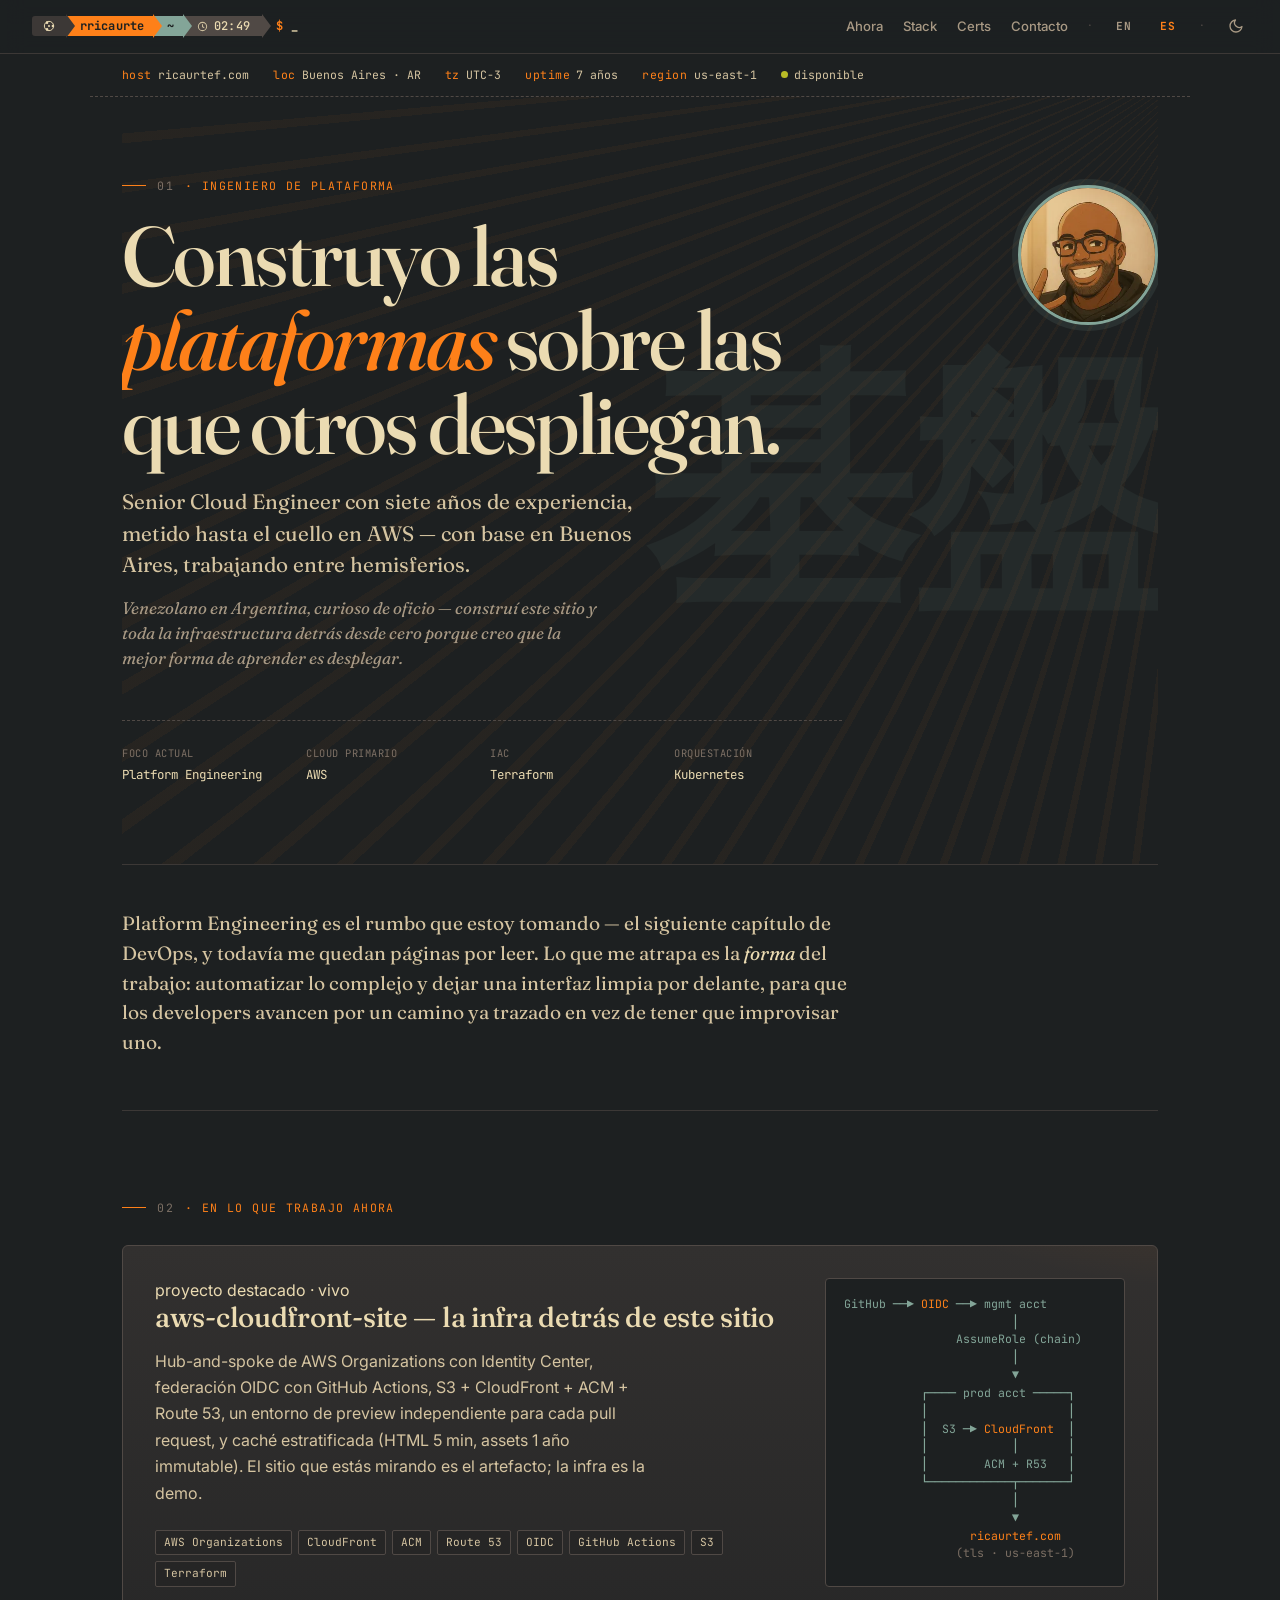
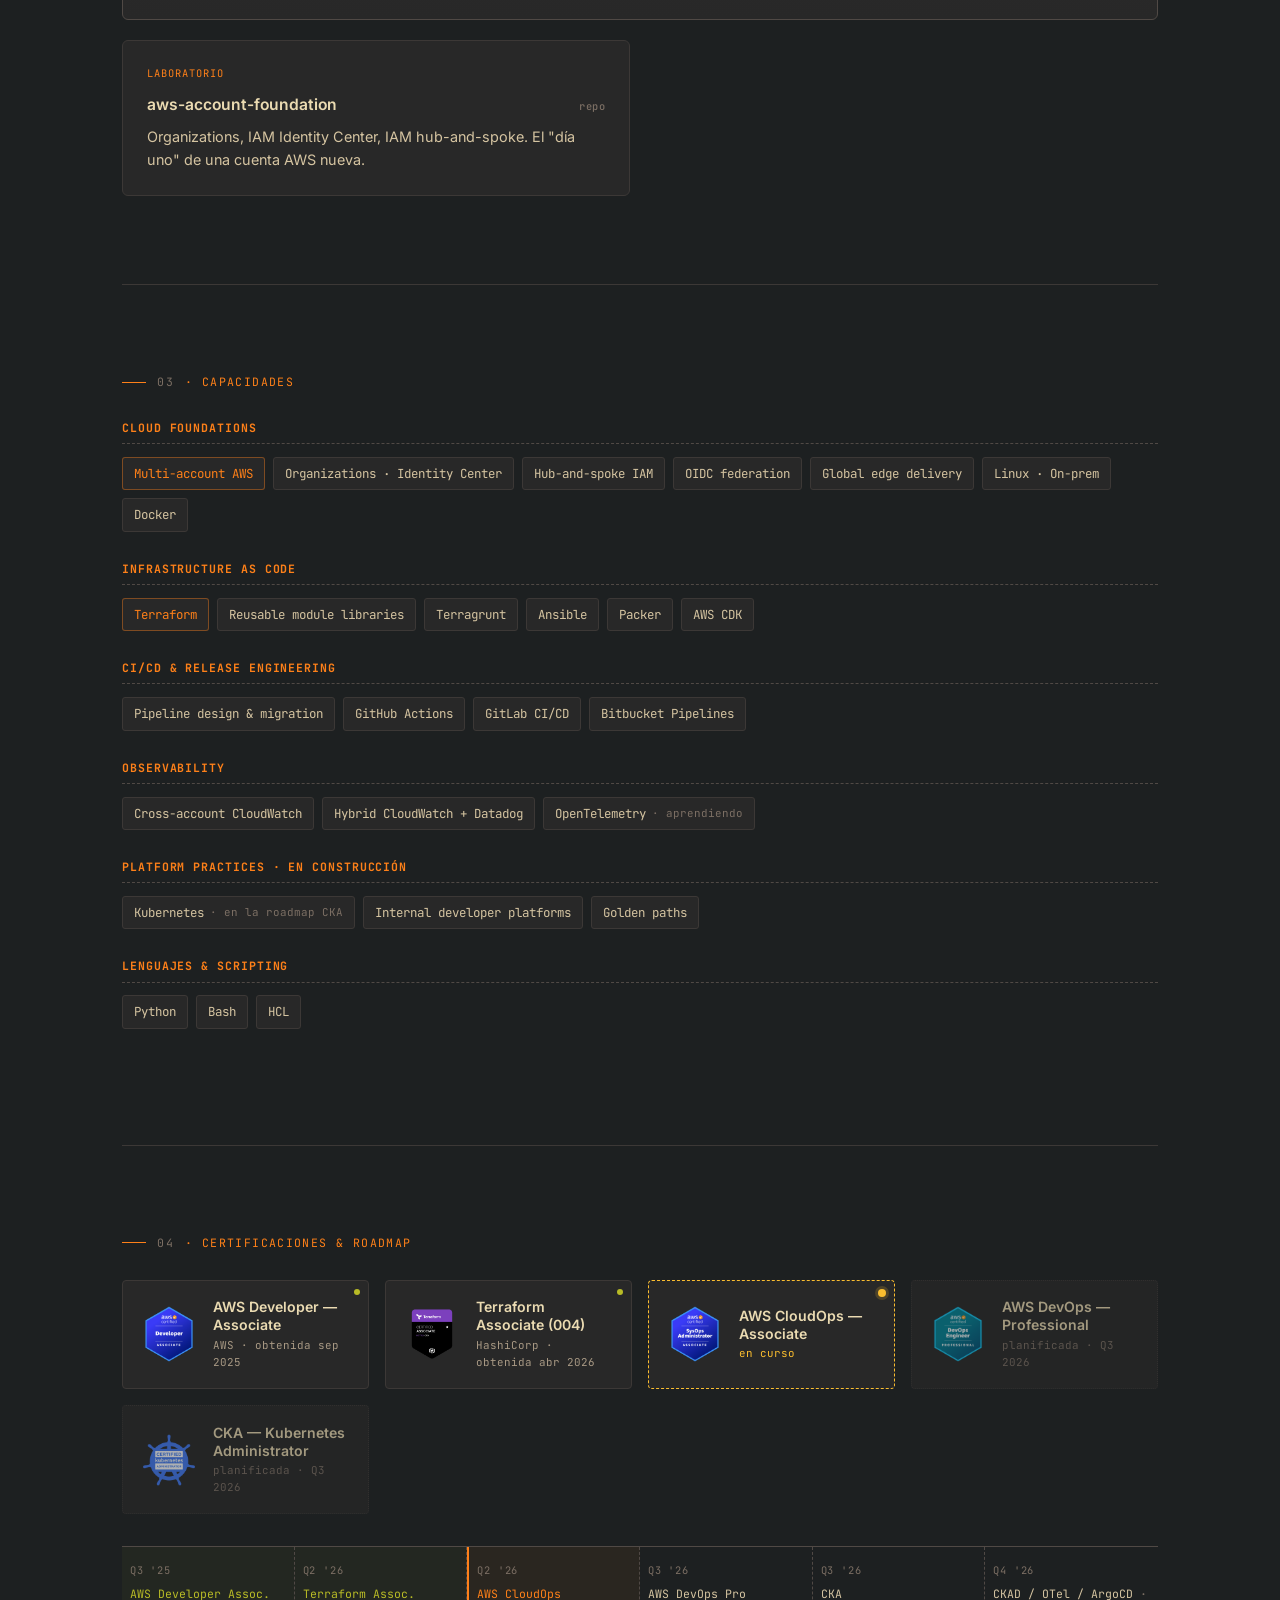
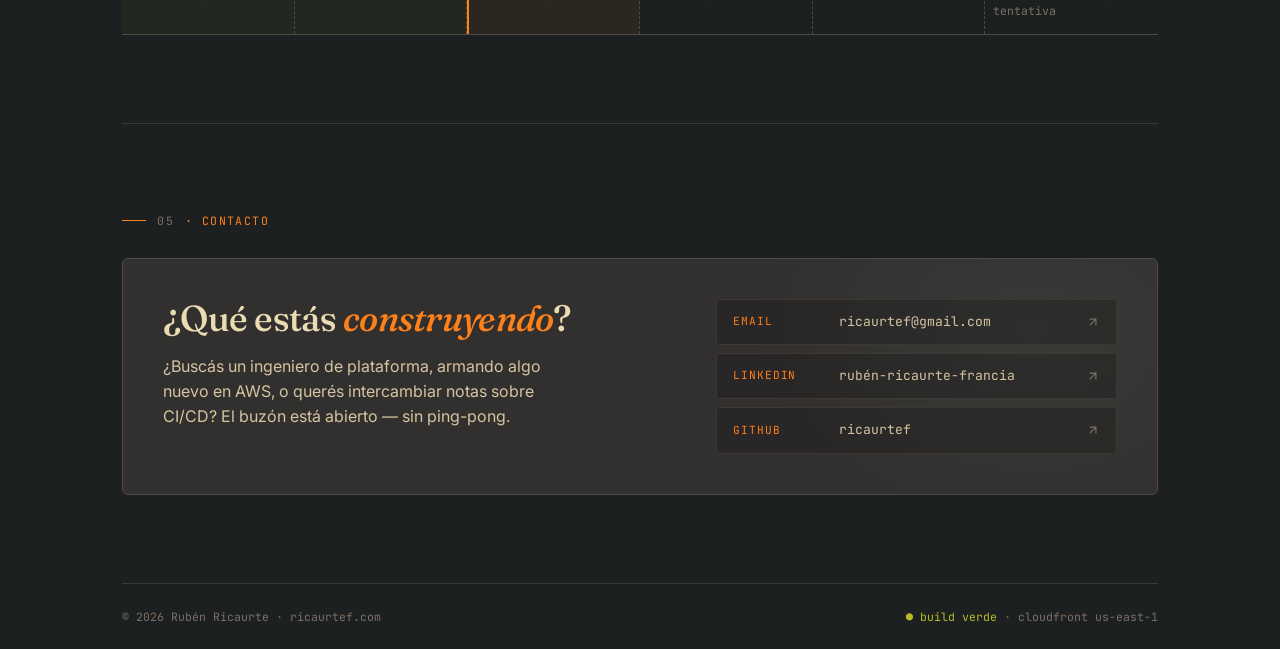
==== commit 4ed4f124: "fix: correct region to us-east-1 and harden ASCII rendering on mobile Neofetch strip, ASCII diagram " ====
--- a/es/index.html
+++ b/es/index.html
@@ -80,7 +80,7 @@
     <span class="nf"><span class="k">loc</span><span class="v">Buenos Aires · AR</span></span>
     <span class="nf"><span class="k">tz</span><span class="v">UTC−3</span></span>
     <span class="nf"><span class="k">uptime</span><span class="v">7 años</span></span>
-    <span class="nf"><span class="k">region</span><span class="v">sa-east-1</span></span>
+    <span class="nf"><span class="k">region</span><span class="v">us-east-1</span></span>
     <span class="nf"><span class="pulse"></span><span class="v">disponible</span></span>
   </div>
 
@@ -168,7 +168,7 @@
                         │
                         ▼
                   <span class="hl">ricaurtef.com</span>
-                <span class="dim">(tls · sa-east-1)</span></pre>
+                <span class="dim">(tls · us-east-1)</span></pre>
         </div>
 
         <a class="card half" href="https://github.com/ricaurtef/aws-account-foundation" target="_blank" rel="noopener noreferrer" style="text-decoration:none;">
@@ -345,7 +345,7 @@
     <div class="build">
       <span class="ok">● build verde</span>
       <span>·</span>
-      <span>cloudfront sa-east-1</span>
+      <span>cloudfront us-east-1</span>
     </div>
   </footer>
 
--- a/style.css
+++ b/style.css
@@ -446,6 +446,9 @@
   border-radius: 4px;
   padding: 1rem 1.1rem;
   overflow: auto;
+  font-feature-settings: "liga" 0, "calt" 0;
+  font-variant-ligatures: none;
+  letter-spacing: 0;
 }
 .ascii .hl  { color: var(--orange); }
 .ascii .dim { color: var(--dim); }
@@ -660,6 +663,8 @@
 }
 
 @media (max-width: 600px) {
+  .ascii { font-size: 0.62rem; padding: 0.85rem 0.9rem; }
+
   .header { padding: 0.75rem 1rem; gap: 0.75rem; }
   .nav { gap: 0.75rem; }
   .nav a.nav-link { display: none; }
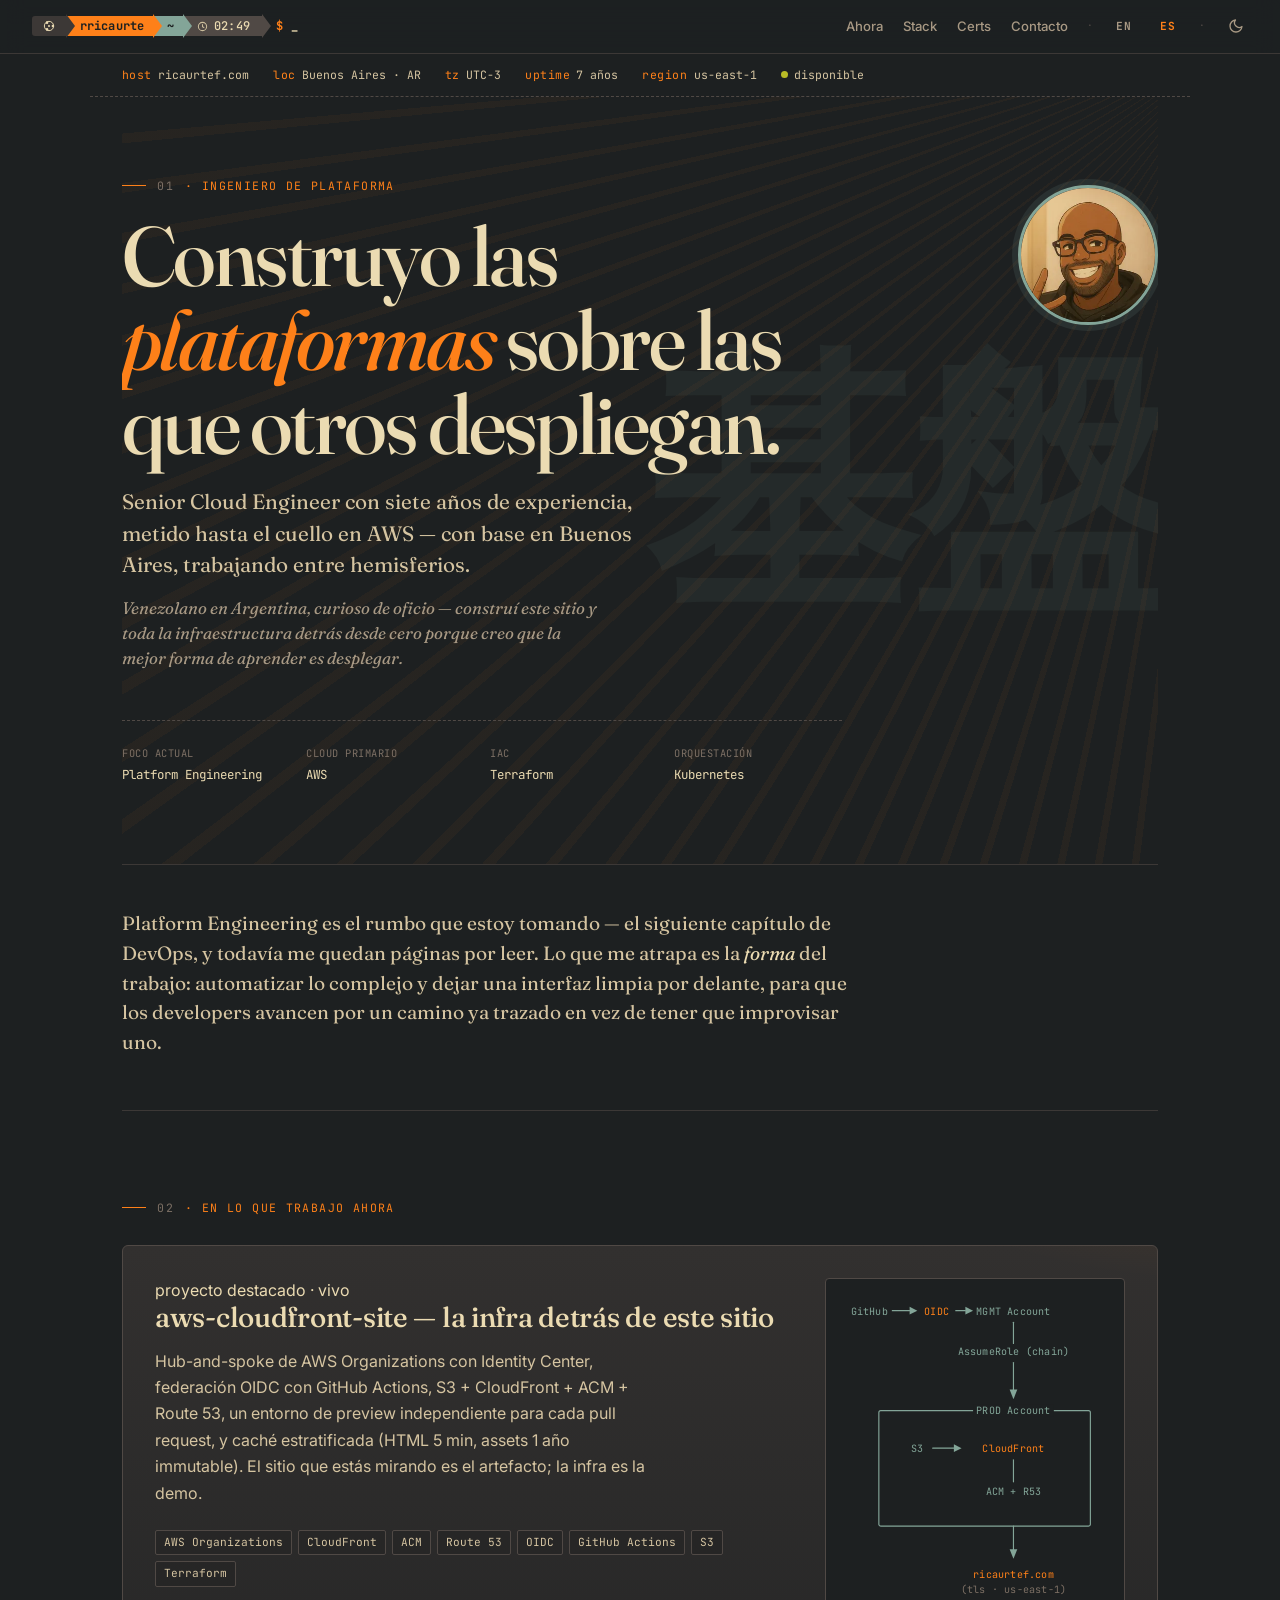
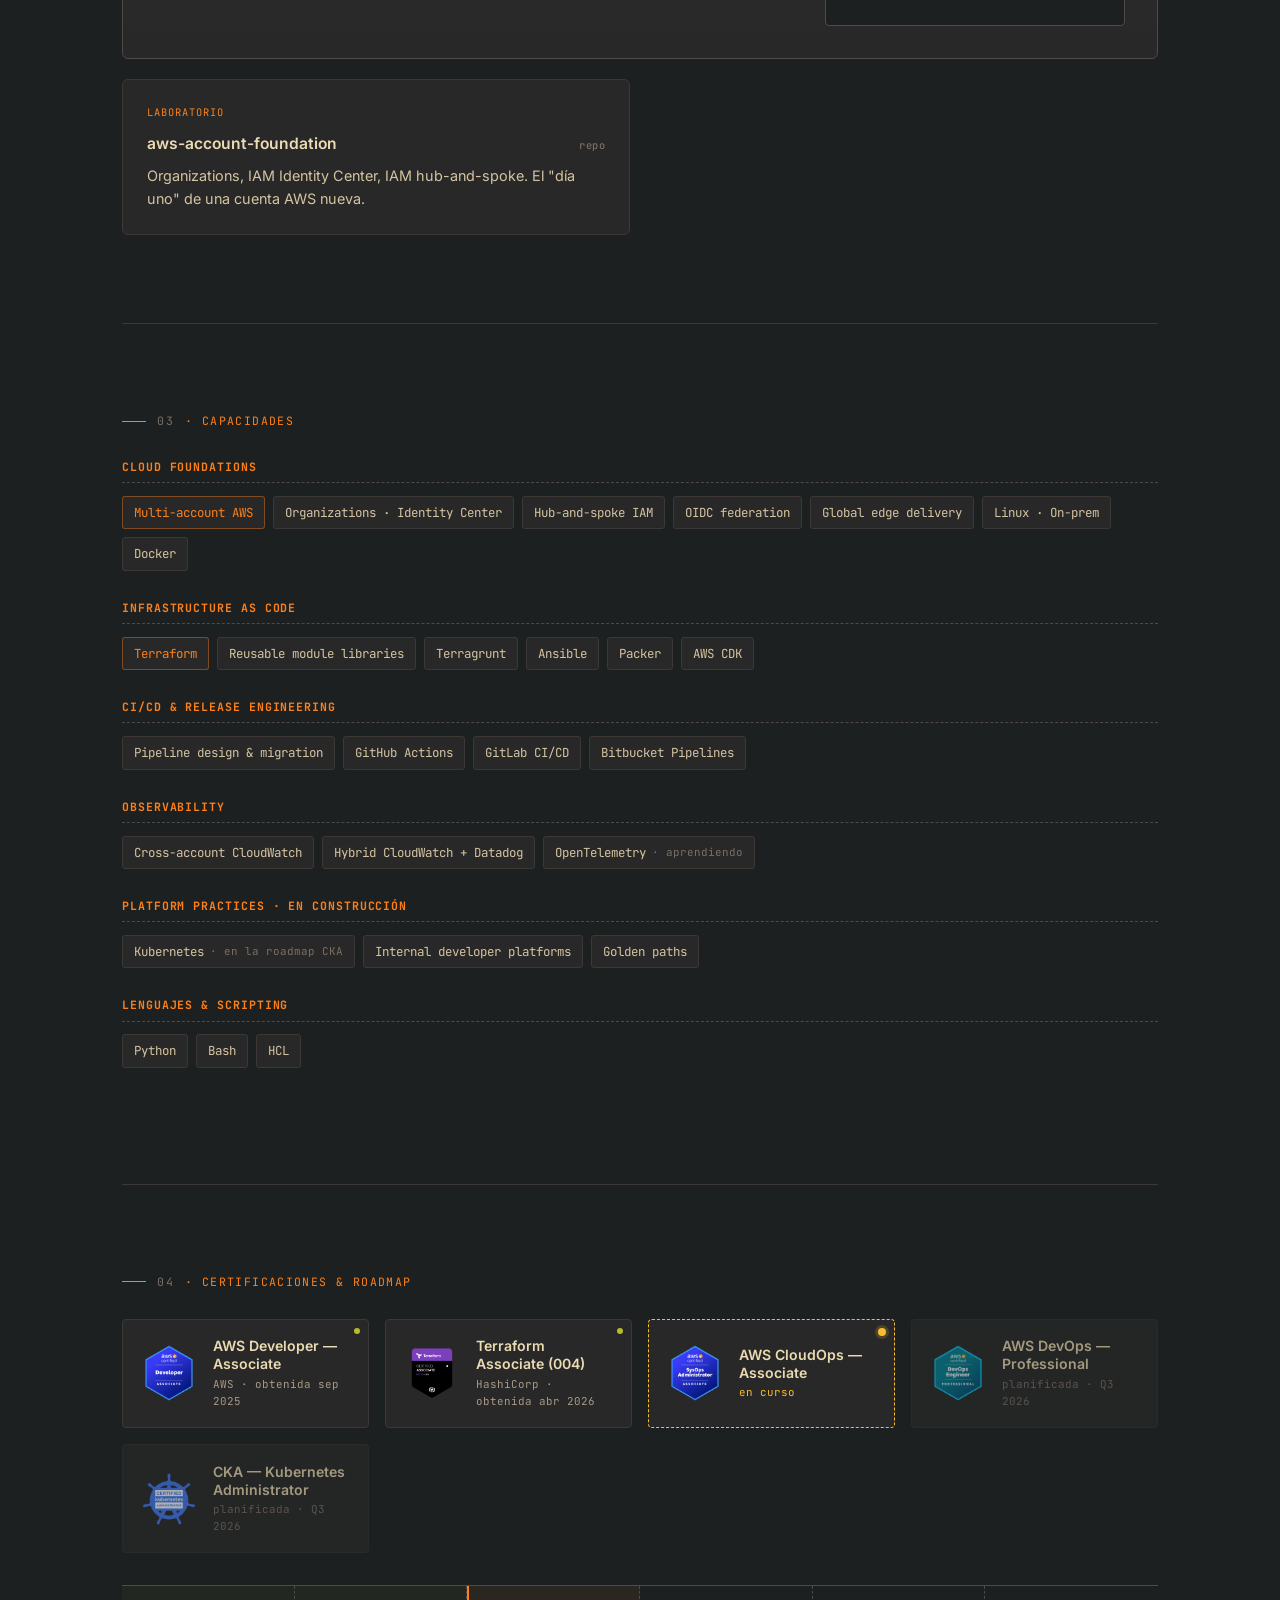
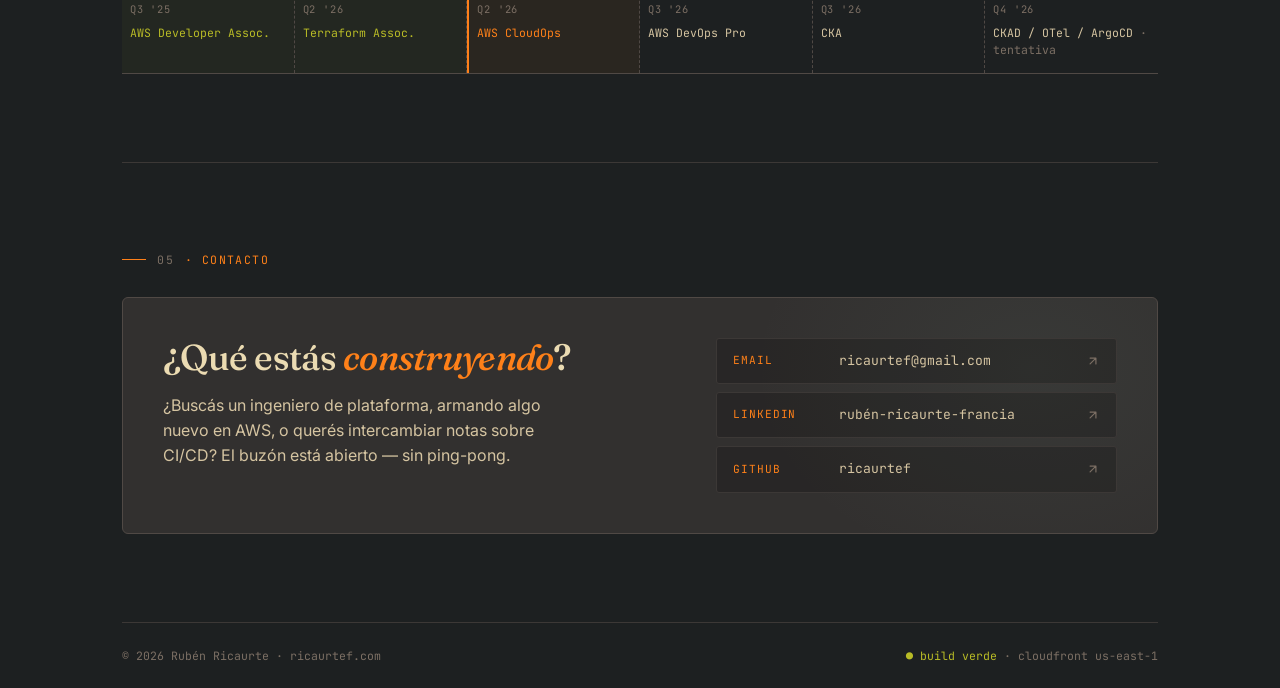
==== commit ee917364: "fix: replace ASCII diagram with inline SVG to end font-fallback issues on mobile The <pre>-based ASC" ====
--- a/es/index.html
+++ b/es/index.html
@@ -154,21 +154,41 @@
               <span class="chip">Terraform</span>
             </div>
           </div>
-<pre class="ascii" aria-hidden="true">GitHub ──▶ <span class="hl">OIDC</span> ──▶ mgmt acct
-                        │
-                AssumeRole (chain)
-                        │
-                        ▼
-           ┌──── prod acct ─────┐
-           │                    │
-           │  S3 ─▶ <span class="hl">CloudFront</span>  │
-           │            │       │
-           │        ACM + R53   │
-           └────────────┬───────┘
-                        │
-                        ▼
-                  <span class="hl">ricaurtef.com</span>
-                <span class="dim">(tls · us-east-1)</span></pre>
+<svg class="arch-svg" viewBox="0 0 280 330" role="img" aria-labelledby="arch-title-es arch-desc-es">
+  <title id="arch-title-es">arquitectura de aws-cloudfront-site</title>
+  <desc id="arch-desc-es">GitHub Actions federa vía OIDC a la cuenta AWS de management, encadena roles hacia la cuenta de producción que aloja S3 detrás de CloudFront con ACM y Route 53, sirviendo ricaurtef.com sobre TLS en us-east-1.</desc>
+
+  <text class="t" x="30" y="22" text-anchor="middle">GitHub</text>
+  <line class="s" x1="54" y1="18" x2="72" y2="18"/>
+  <polygon class="a" points="72,14 80,18 72,22"/>
+  <text class="t hl" x="100" y="22" text-anchor="middle">OIDC</text>
+  <line class="s" x1="120" y1="18" x2="130" y2="18"/>
+  <polygon class="a" points="130,14 138,18 130,22"/>
+  <text class="t" x="180" y="22" text-anchor="middle">MGMT Account</text>
+
+  <line class="s" x1="180" y1="30" x2="180" y2="52"/>
+  <text class="t" x="180" y="64" text-anchor="middle">AssumeRole (chain)</text>
+  <line class="s" x1="180" y1="72" x2="180" y2="102"/>
+  <polygon class="a" points="176,100 184,100 180,110"/>
+
+  <rect class="s" x="40" y="122" width="220" height="120" rx="2"/>
+  <rect class="bg-mask" x="138" y="116" width="84" height="12"/>
+  <text class="t" x="180" y="125" text-anchor="middle">PROD Account</text>
+
+  <text class="t" x="80" y="165" text-anchor="middle">S3</text>
+  <line class="s" x1="96" y1="161" x2="118" y2="161"/>
+  <polygon class="a" points="118,157 126,161 118,165"/>
+  <text class="t hl" x="180" y="165" text-anchor="middle">CloudFront</text>
+
+  <line class="s" x1="180" y1="173" x2="180" y2="196"/>
+  <text class="t" x="180" y="210" text-anchor="middle">ACM + R53</text>
+
+  <line class="s" x1="180" y1="242" x2="180" y2="268"/>
+  <polygon class="a" points="176,266 184,266 180,276"/>
+
+  <text class="t hl" x="180" y="296" text-anchor="middle">ricaurtef.com</text>
+  <text class="t dim" x="180" y="312" text-anchor="middle">(tls · us-east-1)</text>
+</svg>
         </div>
 
         <a class="card half" href="https://github.com/ricaurtef/aws-account-foundation" target="_blank" rel="noopener noreferrer" style="text-decoration:none;">
--- a/style.css
+++ b/style.css
@@ -435,23 +435,29 @@
 }
 html[data-theme="light"] .feature .chip { background: rgba(0, 0, 0, 0.04); }
 
-.ascii {
-  font-family: var(--mono);
-  font-size: 0.72rem;
-  line-height: 1.55;
-  color: var(--teal);
-  white-space: pre;
+.arch-svg {
+  display: block;
+  width: 100%;
+  max-width: 300px;
+  height: auto;
   background: var(--bg);
   border: 1px solid var(--border-2);
   border-radius: 4px;
-  padding: 1rem 1.1rem;
-  overflow: auto;
-  font-feature-settings: "liga" 0, "calt" 0;
-  font-variant-ligatures: none;
-  letter-spacing: 0;
-}
-.ascii .hl  { color: var(--orange); }
-.ascii .dim { color: var(--dim); }
+  padding: 0.9rem;
+  box-sizing: border-box;
+}
+.arch-svg .s   { stroke: var(--teal); stroke-width: 1.2; fill: none; stroke-linecap: round; }
+.arch-svg .a   { fill: var(--teal); }
+.arch-svg .bg-mask { fill: var(--bg); }
+.arch-svg .t   {
+  fill: var(--teal);
+  font-family: var(--mono);
+  font-size: 10.5px;
+  font-weight: 400;
+  letter-spacing: 0.02em;
+}
+.arch-svg .hl  { fill: var(--orange); }
+.arch-svg .dim { fill: var(--dim); }
 
 /* ═══════════════════ STACK ═══════════════════ */
 .skill-group { margin-bottom: 1.75rem; }
@@ -663,7 +669,7 @@
 }
 
 @media (max-width: 600px) {
-  .ascii { font-size: 0.62rem; padding: 0.85rem 0.9rem; }
+  .arch-svg { padding: 0.75rem; }
 
   .header { padding: 0.75rem 1rem; gap: 0.75rem; }
   .nav { gap: 0.75rem; }
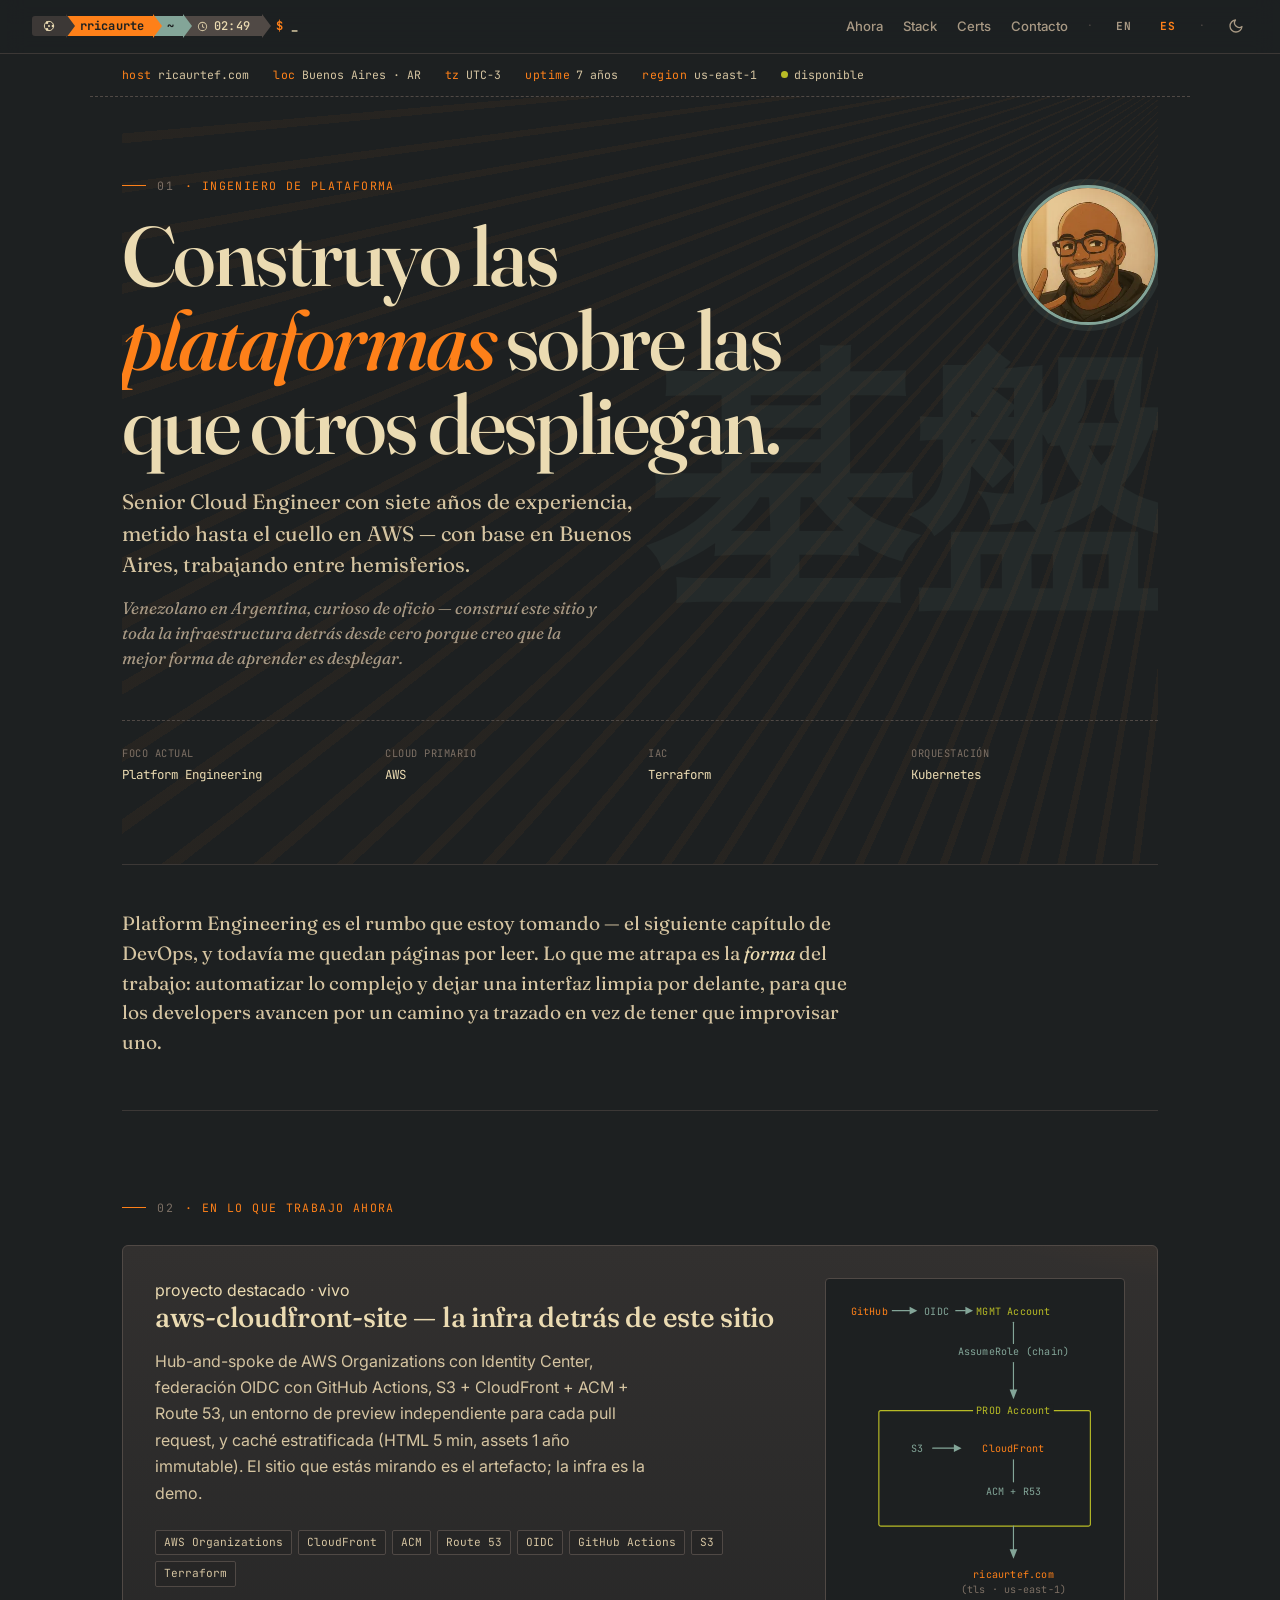
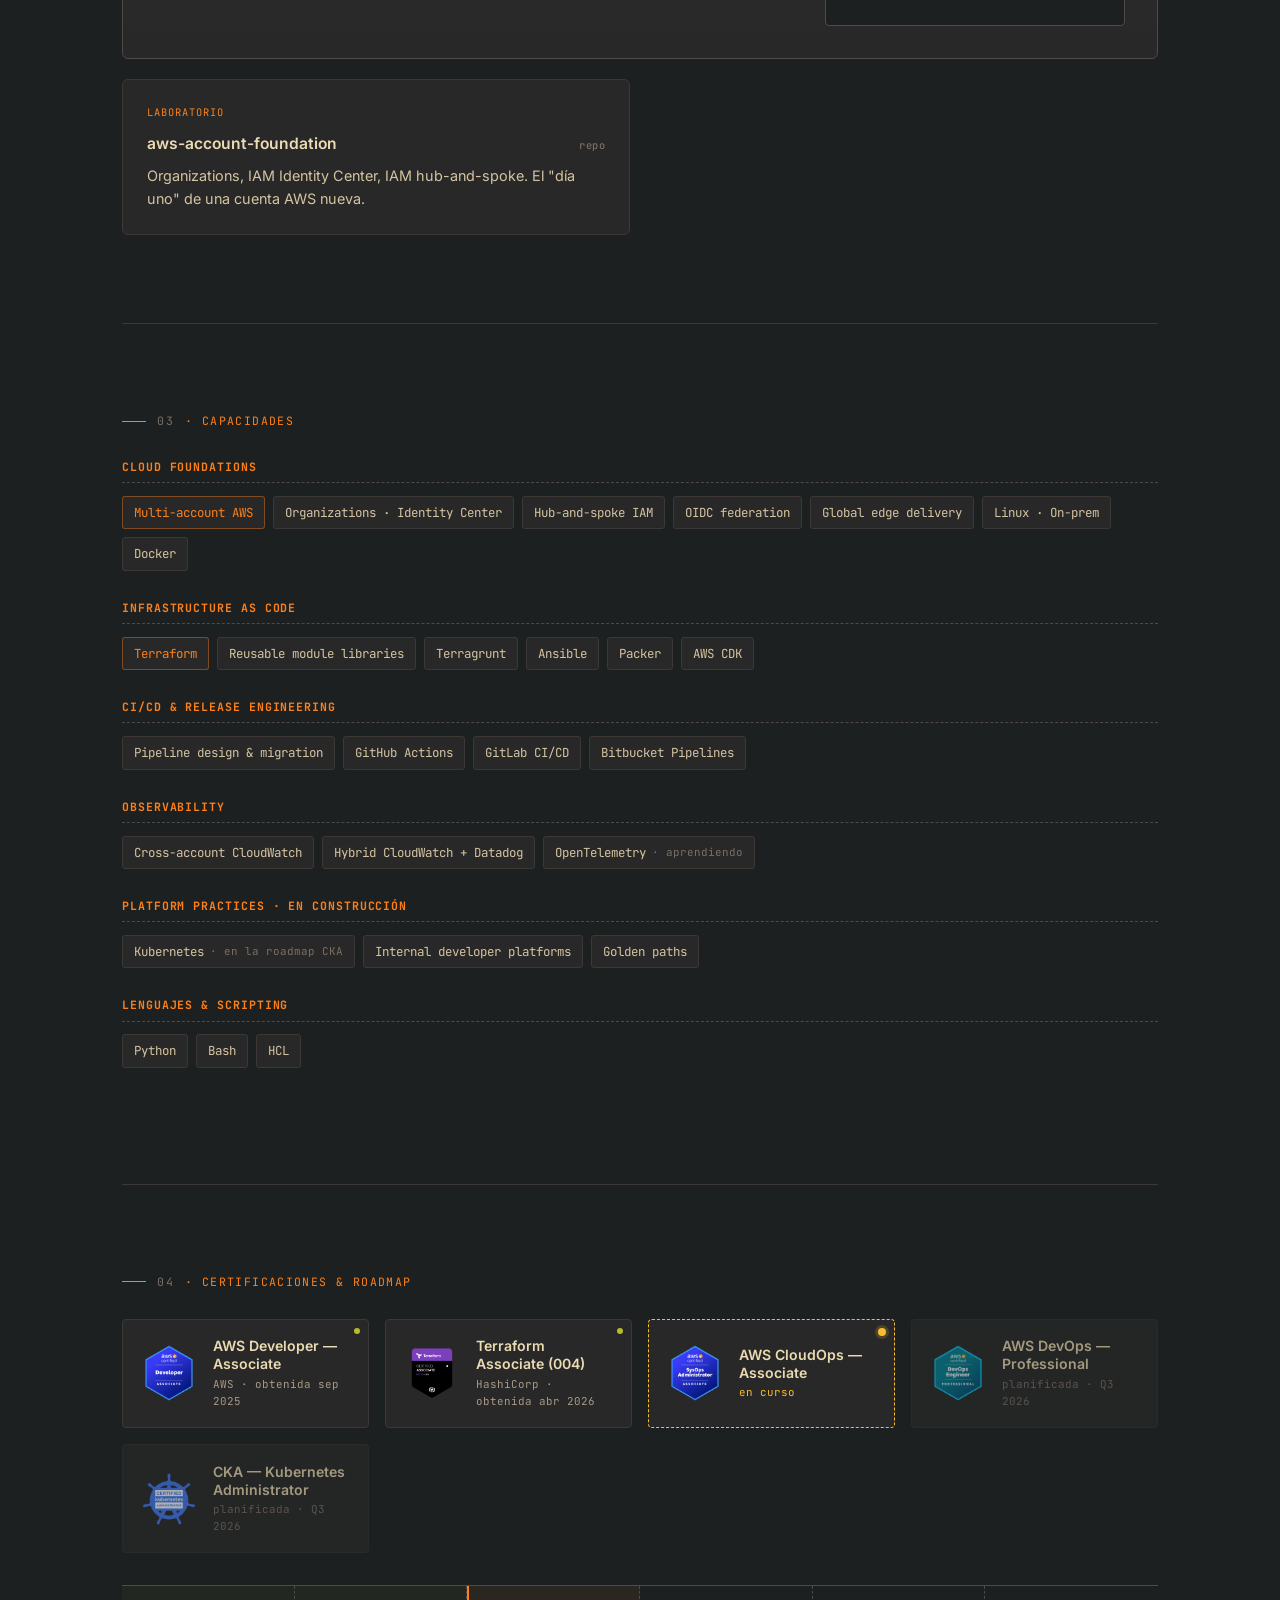
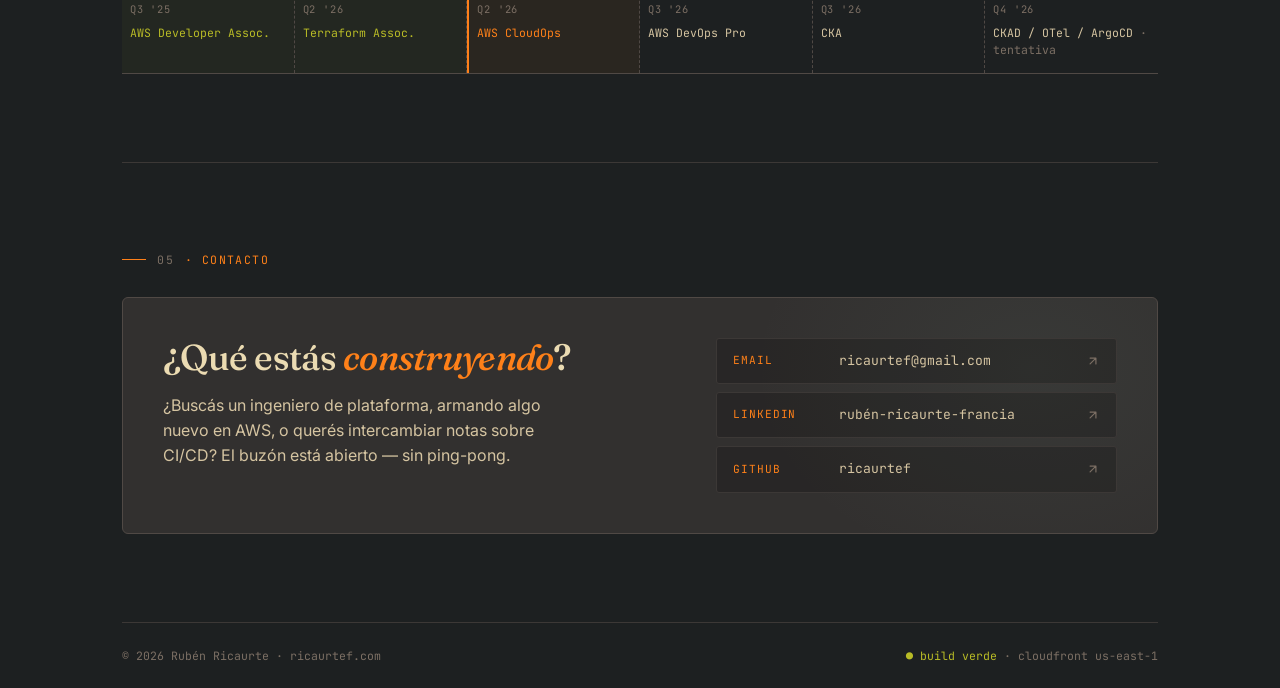
==== commit 44537e45: "feat: color-code architecture diagram nodes by semantic role Moves the diagram from a two-color sche" ====
--- a/es/index.html
+++ b/es/index.html
@@ -158,22 +158,22 @@
   <title id="arch-title-es">arquitectura de aws-cloudfront-site</title>
   <desc id="arch-desc-es">GitHub Actions federa vía OIDC a la cuenta AWS de management, encadena roles hacia la cuenta de producción que aloja S3 detrás de CloudFront con ACM y Route 53, sirviendo ricaurtef.com sobre TLS en us-east-1.</desc>
 
-  <text class="t" x="30" y="22" text-anchor="middle">GitHub</text>
+  <text class="t hl" x="30" y="22" text-anchor="middle">GitHub</text>
   <line class="s" x1="54" y1="18" x2="72" y2="18"/>
   <polygon class="a" points="72,14 80,18 72,22"/>
-  <text class="t hl" x="100" y="22" text-anchor="middle">OIDC</text>
+  <text class="t" x="100" y="22" text-anchor="middle">OIDC</text>
   <line class="s" x1="120" y1="18" x2="130" y2="18"/>
   <polygon class="a" points="130,14 138,18 130,22"/>
-  <text class="t" x="180" y="22" text-anchor="middle">MGMT Account</text>
+  <text class="t hl-g" x="180" y="22" text-anchor="middle">MGMT Account</text>
 
   <line class="s" x1="180" y1="30" x2="180" y2="52"/>
   <text class="t" x="180" y="64" text-anchor="middle">AssumeRole (chain)</text>
   <line class="s" x1="180" y1="72" x2="180" y2="102"/>
   <polygon class="a" points="176,100 184,100 180,110"/>
 
-  <rect class="s" x="40" y="122" width="220" height="120" rx="2"/>
+  <rect class="s s-g" x="40" y="122" width="220" height="120" rx="2"/>
   <rect class="bg-mask" x="138" y="116" width="84" height="12"/>
-  <text class="t" x="180" y="125" text-anchor="middle">PROD Account</text>
+  <text class="t hl-g" x="180" y="125" text-anchor="middle">PROD Account</text>
 
   <text class="t" x="80" y="165" text-anchor="middle">S3</text>
   <line class="s" x1="96" y1="161" x2="118" y2="161"/>
--- a/style.css
+++ b/style.css
@@ -341,7 +341,6 @@
   display: grid;
   grid-template-columns: repeat(4, minmax(0, 1fr));
   gap: 1rem;
-  max-width: 720px;
   border-top: 1px dashed var(--border-2);
   padding-top: 1.5rem;
   margin-top: 2rem;
@@ -447,6 +446,7 @@
   box-sizing: border-box;
 }
 .arch-svg .s   { stroke: var(--teal); stroke-width: 1.2; fill: none; stroke-linecap: round; }
+.arch-svg .s-g { stroke: var(--green); }
 .arch-svg .a   { fill: var(--teal); }
 .arch-svg .bg-mask { fill: var(--bg); }
 .arch-svg .t   {
@@ -456,8 +456,13 @@
   font-weight: 400;
   letter-spacing: 0.02em;
 }
-.arch-svg .hl  { fill: var(--orange); }
-.arch-svg .dim { fill: var(--dim); }
+.arch-svg .hl   { fill: var(--orange); }
+.arch-svg .hl-g { fill: var(--green); }
+.arch-svg .dim  { fill: var(--dim); }
+
+/* Light theme override: accounts use Gruvbox "hard" green for contrast on cream bg */
+html[data-theme="light"] .arch-svg .s-g  { stroke: #79740e; }
+html[data-theme="light"] .arch-svg .hl-g { fill:   #79740e; }
 
 /* ═══════════════════ STACK ═══════════════════ */
 .skill-group { margin-bottom: 1.75rem; }
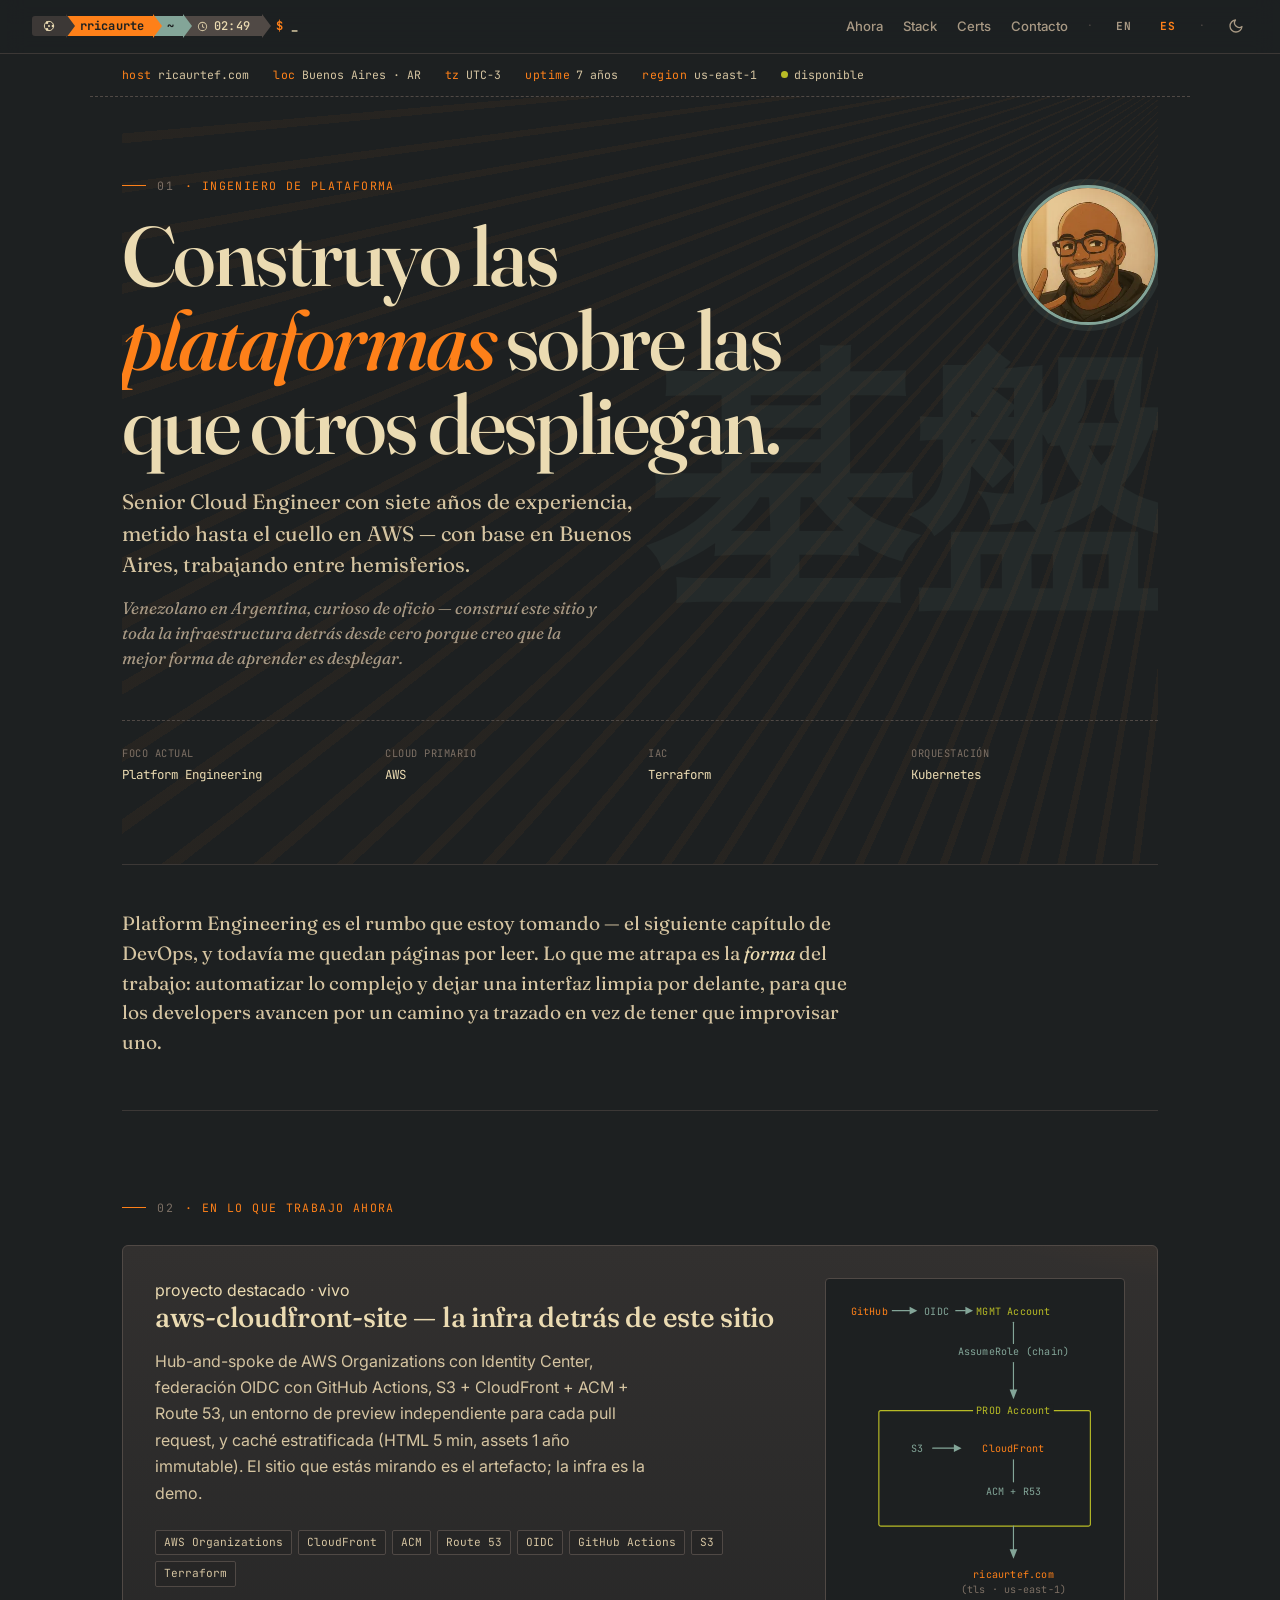
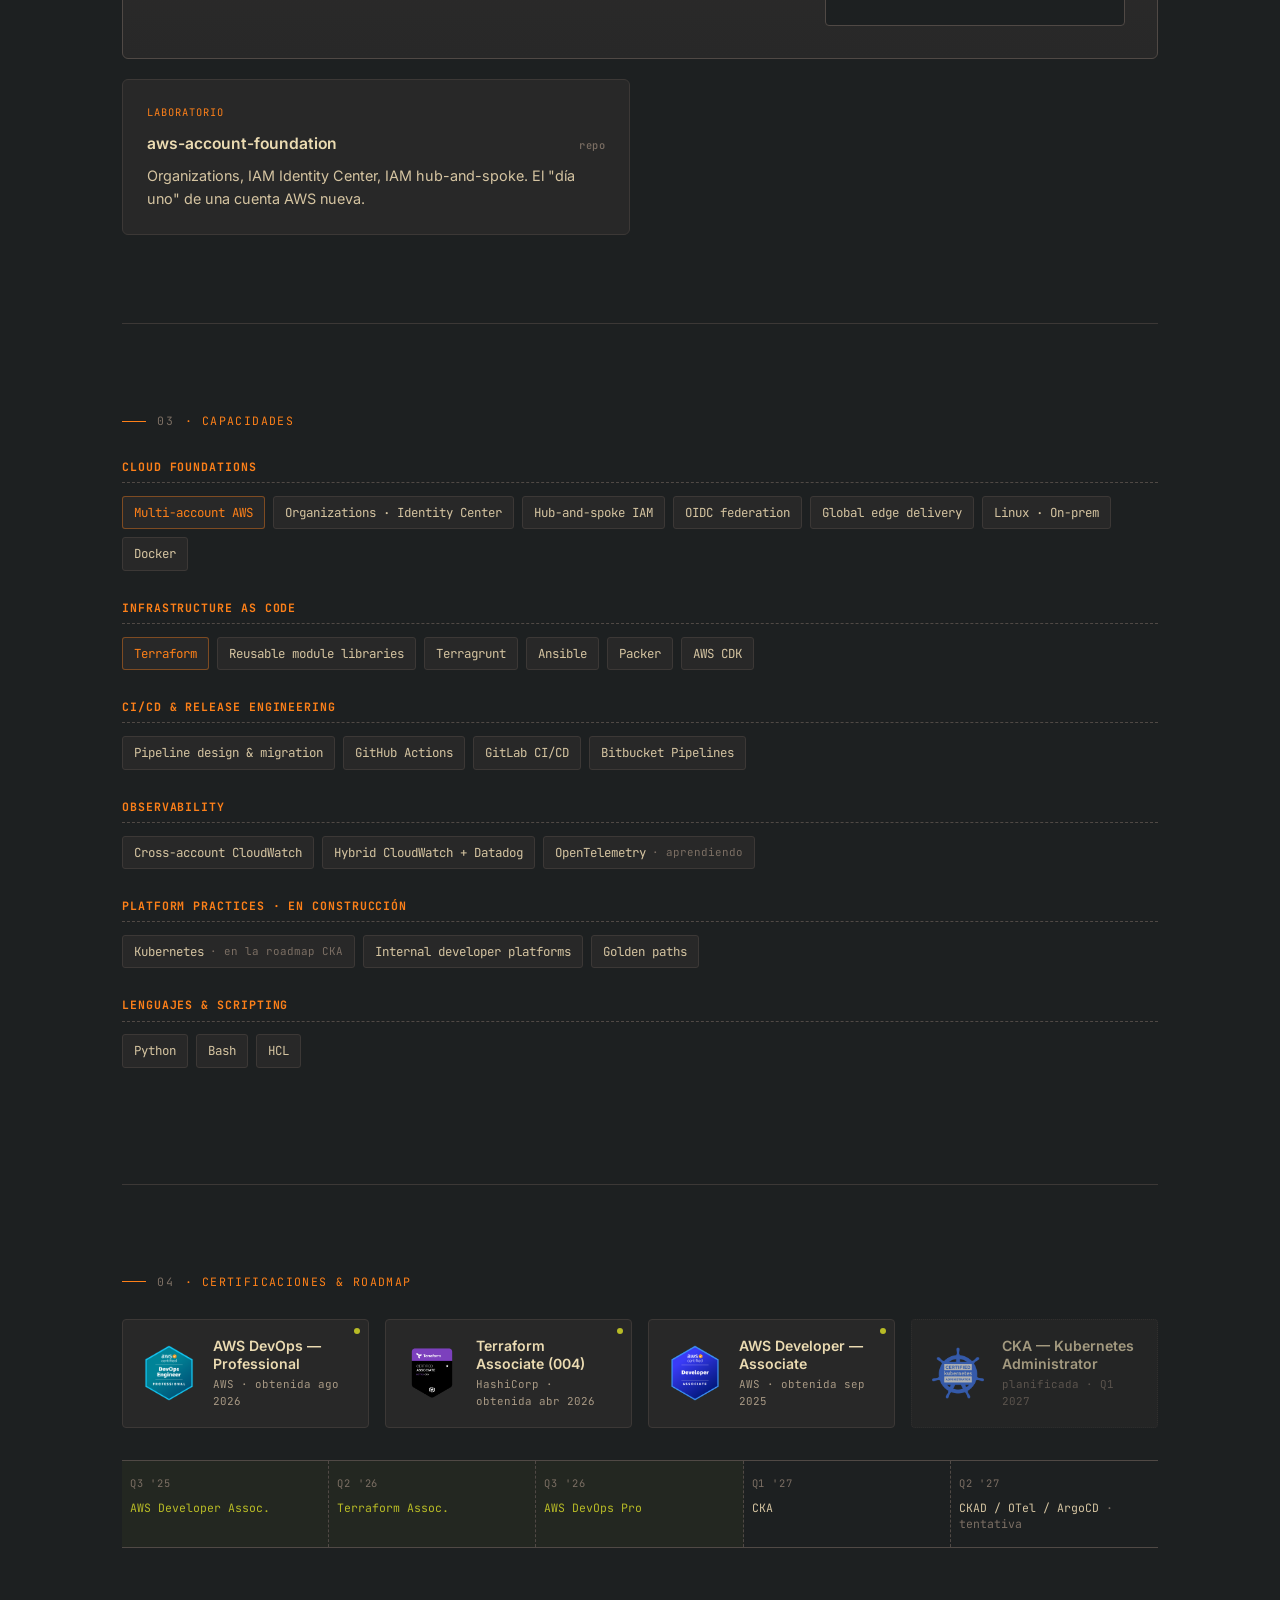
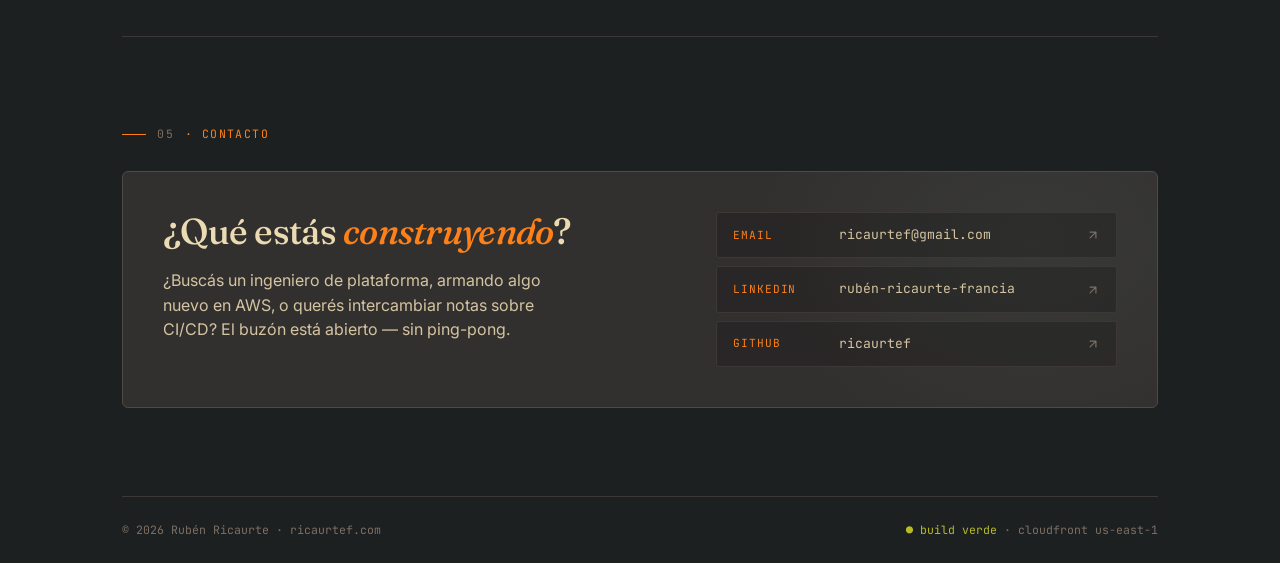
==== commit 760a341f: "feat(certs): add AWS DevOps Engineer Professional, retire the CloudOps track Earned 28 Aug 2026. The" ====
--- a/es/index.html
+++ b/es/index.html
@@ -272,12 +272,12 @@
       <div class="eyebrow"><span class="num">04</span> · certificaciones &amp; roadmap</div>
 
       <div class="cert-shelf">
-        <a class="cert status-earned" href="https://www.credly.com/badges/abbc6a1b-775e-4097-94bd-52cd3ce60ea1/public_url" target="_blank" rel="noopener noreferrer">
+        <a class="cert status-earned" href="https://www.credly.com/badges/eb69a50b-6191-4681-96ca-ad3ba64438e4/public_url" target="_blank" rel="noopener noreferrer">
           <span class="corner" aria-hidden="true"></span>
-          <img src="/img/certs/aws-developer-associate.png" alt="AWS Certified Developer — Associate">
-          <div>
-            <div class="name">AWS Developer — Associate</div>
-            <div class="meta">AWS · obtenida sep 2025</div>
+          <img src="/img/certs/aws-devops-professional.png" alt="AWS Certified DevOps Engineer — Professional">
+          <div>
+            <div class="name">AWS DevOps — Professional</div>
+            <div class="meta">AWS · obtenida ago 2026</div>
           </div>
         </a>
         <a class="cert status-earned" href="https://www.credly.com/badges/6fa71384-4bfa-4c03-b66c-ac3dedd6403c/public_url" target="_blank" rel="noopener noreferrer">
@@ -288,26 +288,19 @@
             <div class="meta">HashiCorp · obtenida abr 2026</div>
           </div>
         </a>
-        <div class="cert status-progress">
+        <a class="cert status-earned" href="https://www.credly.com/badges/abbc6a1b-775e-4097-94bd-52cd3ce60ea1/public_url" target="_blank" rel="noopener noreferrer">
           <span class="corner" aria-hidden="true"></span>
-          <img src="/img/certs/aws-cloudops-associate.png" alt="AWS Certified Cloud Operations Engineer — Associate">
-          <div>
-            <div class="name">AWS CloudOps — Associate</div>
-            <div class="meta">en curso</div>
-          </div>
-        </div>
-        <div class="cert status-planned">
-          <img src="/img/certs/aws-devops-professional.png" alt="AWS Certified DevOps Engineer — Professional">
-          <div>
-            <div class="name">AWS DevOps — Professional</div>
-            <div class="meta">planificada · Q3 2026</div>
-          </div>
-        </div>
+          <img src="/img/certs/aws-developer-associate.png" alt="AWS Certified Developer — Associate">
+          <div>
+            <div class="name">AWS Developer — Associate</div>
+            <div class="meta">AWS · obtenida sep 2025</div>
+          </div>
+        </a>
         <div class="cert status-planned">
           <img src="/img/certs/cka.png" alt="CKA: Certified Kubernetes Administrator">
           <div>
             <div class="name">CKA — Kubernetes Administrator</div>
-            <div class="meta">planificada · Q3 2026</div>
+            <div class="meta">planificada · Q1 2027</div>
           </div>
         </div>
       </div>
@@ -316,10 +309,9 @@
         <div class="roadmap-track">
           <div class="roadmap-cell done"><div class="q">Q3 '25</div><div class="item">AWS Developer Assoc.</div></div>
           <div class="roadmap-cell done"><div class="q">Q2 '26</div><div class="item">Terraform Assoc.</div></div>
-          <div class="roadmap-cell now"><div class="q">Q2 '26</div><div class="item">AWS CloudOps</div></div>
-          <div class="roadmap-cell"><div class="q">Q3 '26</div><div class="item">AWS DevOps Pro</div></div>
-          <div class="roadmap-cell"><div class="q">Q3 '26</div><div class="item">CKA</div></div>
-          <div class="roadmap-cell"><div class="q">Q4 '26</div><div class="item">CKAD / OTel / ArgoCD <span class="tentative">· tentativa</span></div></div>
+          <div class="roadmap-cell done"><div class="q">Q3 '26</div><div class="item">AWS DevOps Pro</div></div>
+          <div class="roadmap-cell"><div class="q">Q1 '27</div><div class="item">CKA</div></div>
+          <div class="roadmap-cell"><div class="q">Q2 '27</div><div class="item">CKAD / OTel / ArgoCD <span class="tentative">· tentativa</span></div></div>
         </div>
       </div>
     </section>
--- a/style.css
+++ b/style.css
@@ -532,7 +532,7 @@
 }
 .roadmap-track {
   display: grid;
-  grid-template-columns: repeat(6, 1fr);
+  grid-template-columns: repeat(5, 1fr);
   gap: 0;
   border-top: 1px solid var(--border-2);
   border-bottom: 1px solid var(--border-2);
@@ -657,8 +657,7 @@
   .roadmap-track { grid-template-columns: repeat(3, 1fr); }
   .roadmap-cell:nth-child(3) { border-right: none; }
   .roadmap-cell:nth-child(4),
-  .roadmap-cell:nth-child(5),
-  .roadmap-cell:nth-child(6) {
+  .roadmap-cell:nth-child(5) {
     border-top: 1px dashed var(--border-2);
   }
 
